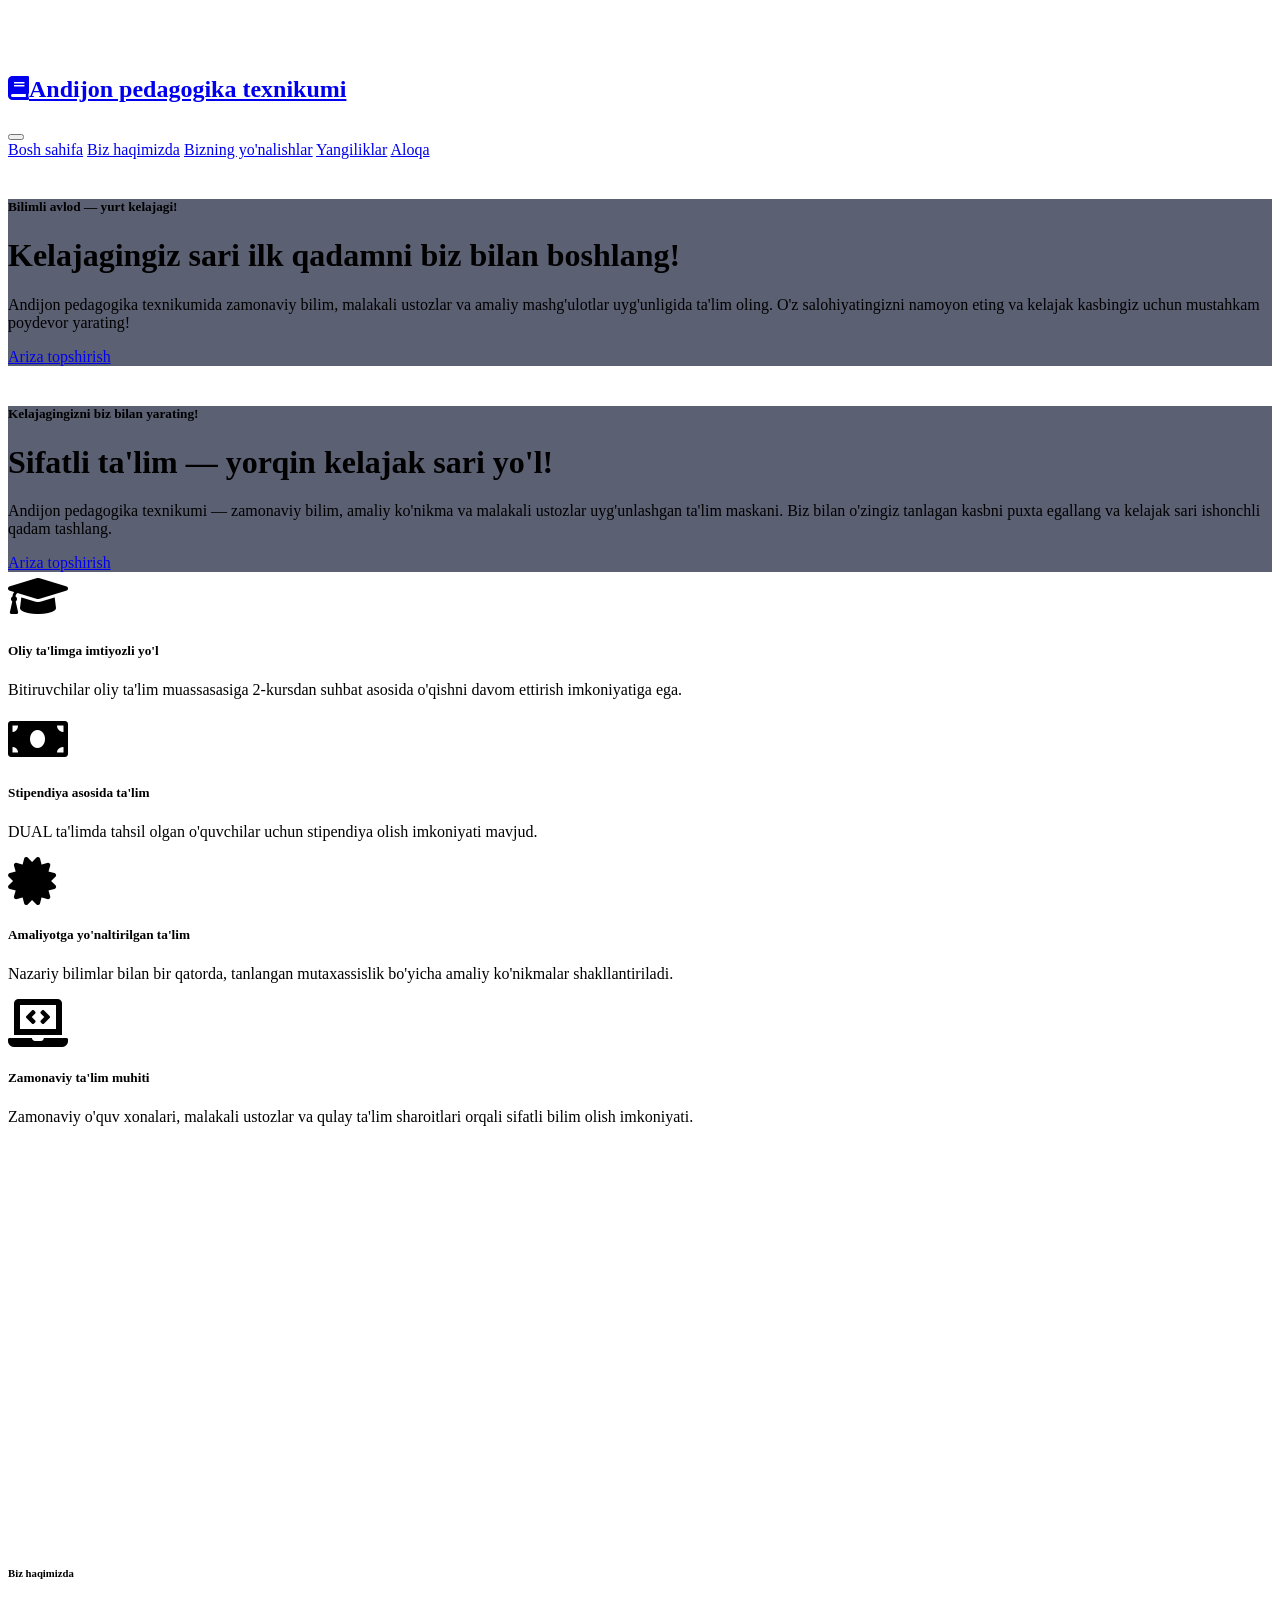
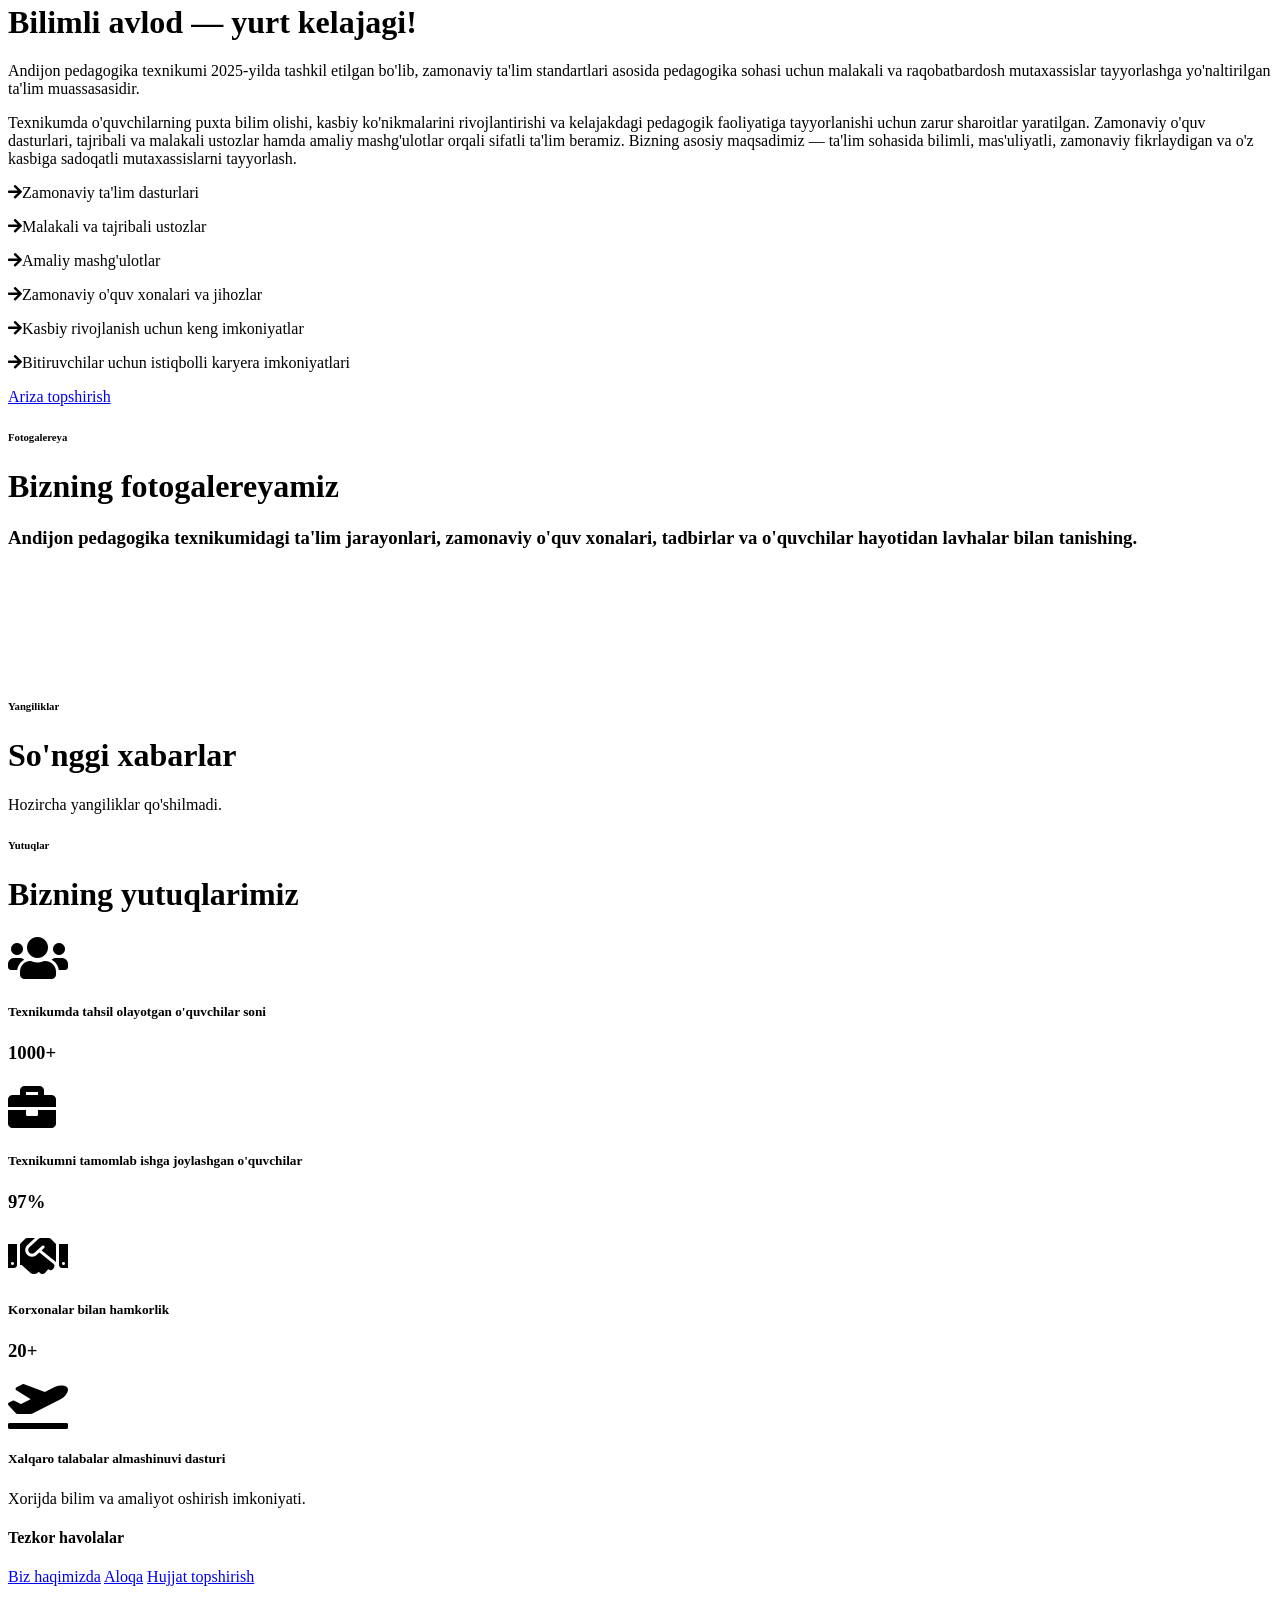
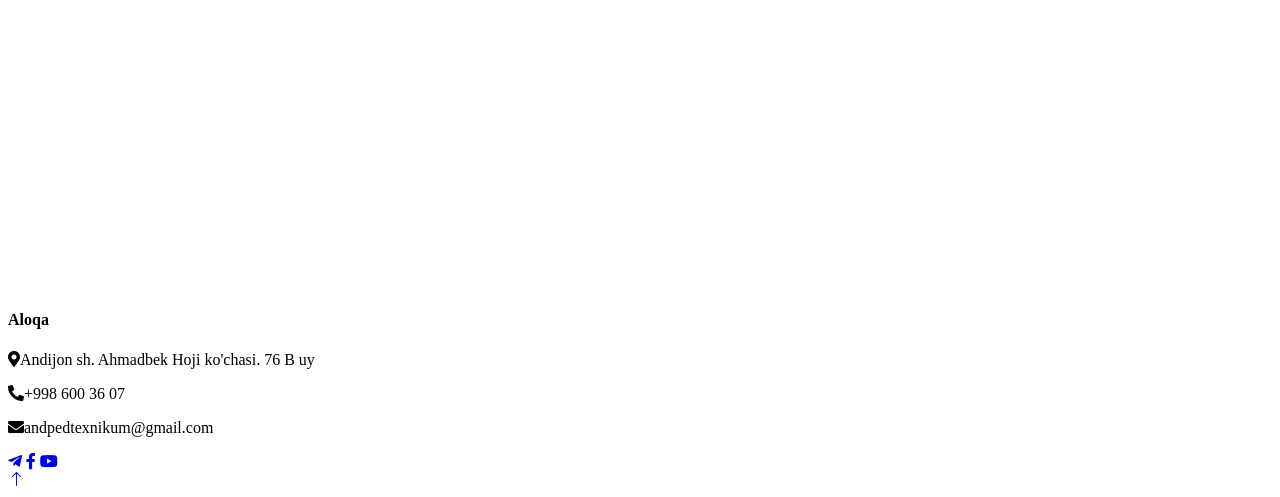
==== index.html @ 5ac5e997 "Add files via upload" ====
<!DOCTYPE html>
<html lang="en">
  <head>
    <meta charset="utf-8" />
    <title>Andijon pedagogika texnikumi</title>
    <meta content="width=device-width, initial-scale=1.0" name="viewport" />
    <meta content="" name="keywords" />
    <meta content="" name="description" />

    <!-- Favicon -->
    <link href="img/favicon.ico" rel="icon" />

    <!-- Google Web Fonts -->
    <link rel="preconnect" href="https://fonts.googleapis.com" />
    <link rel="preconnect" href="https://fonts.gstatic.com" crossorigin />
    <link
      href="https://fonts.googleapis.com/css2?family=Heebo:wght@400;500;600&family=Nunito:wght@600;700;800&display=swap"
      rel="stylesheet"
    />

    <!-- Icon Font Stylesheet -->
    <link
      href="https://cdnjs.cloudflare.com/ajax/libs/font-awesome/5.10.0/css/all.min.css"
      rel="stylesheet"
    />
    <link
      href="https://cdn.jsdelivr.net/npm/bootstrap-icons@1.4.1/font/bootstrap-icons.css"
      rel="stylesheet"
    />

    <!-- Libraries Stylesheet -->
    <link href="lib/animate/animate.min.css" rel="stylesheet" />
    <link href="lib/owlcarousel/assets/owl.carousel.min.css" rel="stylesheet" />

    <!-- Customized Bootstrap Stylesheet -->
    <link href="css/bootstrap.min.css" rel="stylesheet" />

    <!-- Template Stylesheet -->
    <link href="css/style.css" rel="stylesheet" />
  </head>

  <body>
    <!-- Spinner Start -->
    <div
      id="spinner"
      class="show bg-white position-fixed translate-middle w-100 vh-100 top-50 start-50 d-flex align-items-center justify-content-center"
    >
      <div
        class="spinner-border text-primary"
        style="width: 3rem; height: 3rem"
        role="status"
      >
        <span class="sr-only">Loading...</span>
      </div>
    </div>
    <!-- Spinner End -->

    <!-- Navbar Start -->
    <nav
      class="navbar navbar-expand-lg bg-white navbar-light shadow sticky-top p-0"
    >
      <a
        href="index.html"
        class="navbar-brand d-flex align-items-center px-4 px-lg-5"
      >
        <h2 class="m-0 text-primary">
          <i class="fa fa-book me-3"></i>Andijon pedagogika texnikumi
        </h2>
      </a>
      <button
        type="button"
        class="navbar-toggler me-4"
        data-bs-toggle="collapse"
        data-bs-target="#navbarCollapse"
      >
        <span class="navbar-toggler-icon"></span>
      </button>
      <div class="collapse navbar-collapse" id="navbarCollapse">
        <div class="navbar-nav ms-auto p-4 p-lg-0">
          <a href="index.html" class="nav-item nav-link active">Bosh sahifa</a>
          <a href="#biz_haqimizda" class="nav-item nav-link">Biz haqimizda</a>
          <a href="courses.html" class="nav-item nav-link"
            >Bizning yo'nalishlar</a
          >
          <a href="news.html" class="nav-item nav-link">Yangiliklar</a>
          <a href="#idaloqa" class="nav-item nav-link">Aloqa</a>
        </div>
      </div>
    </nav>
    <!-- Navbar End -->

    <!-- Carousel TAYYOR -->
    <div class="container-fluid p-0 mb-5">
      <div class="owl-carousel header-carousel position-relative">
        <div class="owl-carousel-item position-relative">
          <img class="img-fluid" src="img/carousel-1.jfif" alt="" />
          <div
            class="position-absolute top-0 start-0 w-100 h-100 d-flex align-items-center"
            style="background: rgba(24, 29, 56, 0.7)"
          >
            <div class="container">
              <div class="row justify-content-start">
                <div class="col-sm-10 col-lg-8">
                  <h5
                    class="text-primary text-uppercase mb-3 animated slideInDown"
                  >
                    Bilimli avlod — yurt kelajagi!
                  </h5>
                  <h1 class="display-3 text-white animated slideInDown">
                    Kelajagingiz sari ilk qadamni biz bilan boshlang!
                  </h1>
                  <p class="fs-5 text-white mb-4 pb-2">
                    Andijon pedagogika texnikumida zamonaviy bilim, malakali
                    ustozlar va amaliy mashg'ulotlar uyg'unligida ta'lim oling.
                    O'z salohiyatingizni namoyon eting va kelajak kasbingiz
                    uchun mustahkam poydevor yarating!
                  </p>
                  <a
                    href="https://my.edu.uz"
                    class="btn btn-primary py-md-3 px-md-5 me-3 animated slideInLeft"
                    >Ariza topshirish</a
                  >
                </div>
              </div>
            </div>
          </div>
        </div>
        <div class="owl-carousel-item position-relative">
          <img class="img-fluid" src="img/carousel-2.jfif" alt="" />
          <div
            class="position-absolute top-0 start-0 w-100 h-100 d-flex align-items-center"
            style="background: rgba(24, 29, 56, 0.7)"
          >
            <div class="container">
              <div class="row justify-content-start">
                <div class="col-sm-10 col-lg-8">
                  <h5
                    class="text-primary text-uppercase mb-3 animated slideInDown"
                  >
                    Kelajagingizni biz bilan yarating!
                  </h5>
                  <h1 class="display-3 text-white animated slideInDown">
                    Sifatli ta'lim — yorqin kelajak sari yo'l!
                  </h1>
                  <p class="fs-5 text-white mb-4 pb-2">
                    Andijon pedagogika texnikumi — zamonaviy bilim, amaliy
                    ko'nikma va malakali ustozlar uyg'unlashgan ta'lim maskani.
                    Biz bilan o'zingiz tanlagan kasbni puxta egallang va kelajak
                    sari ishonchli qadam tashlang.
                  </p>
                  <a
                    href="https://my.edu.uz"
                    class="btn btn-primary py-md-3 px-md-5 me-3 animated slideInLeft"
                    >Ariza topshirish</a
                  >
                </div>
              </div>
            </div>
          </div>
        </div>
      </div>
    </div>
    <!-- Carousel End -->

    <!-- TA'LIMNING YUTUQLARI -->
    <div class="container-xxl py-5">
      <div class="container">
        <div class="row g-4">
          <div class="col-lg-3 col-sm-6 wow fadeInUp" data-wow-delay="0.1s">
            <div class="service-item text-center pt-3">
              <div class="p-4">
                <i class="fa fa-3x fa-graduation-cap text-primary mb-4"></i>
                <h5 class="mb-3">Oliy ta'limga imtiyozli yo'l</h5>
                <p>
                  Bitiruvchilar oliy ta'lim muassasasiga 2-kursdan suhbat
                  asosida o'qishni davom ettirish imkoniyatiga ega.
                </p>
              </div>
            </div>
          </div>
          <div class="col-lg-3 col-sm-6 wow fadeInUp" data-wow-delay="0.3s">
            <div class="service-item text-center pt-3">
              <div class="p-4">
                <i class="fa fa-3x fa-money-bill text-primary mb-4"></i>
                <h5 class="mb-3">Stipendiya asosida ta'lim</h5>
                <p>
                  DUAL ta'limda tahsil olgan o'quvchilar uchun stipendiya olish
                  imkoniyati mavjud.
                </p>
              </div>
            </div>
          </div>
          <div class="col-lg-3 col-sm-6 wow fadeInUp" data-wow-delay="0.5s">
            <div class="service-item text-center pt-3">
              <div class="p-4">
                <i class="fa fa-3x fa-certificate text-primary mb-4"></i>
                <h5 class="mb-3">Amaliyotga yo'naltirilgan ta'lim</h5>
                <p>
                  Nazariy bilimlar bilan bir qatorda, tanlangan mutaxassislik
                  bo'yicha amaliy ko'nikmalar shakllantiriladi.
                </p>
              </div>
            </div>
          </div>
          <div class="col-lg-3 col-sm-6 wow fadeInUp" data-wow-delay="0.7s">
            <div class="service-item text-center pt-3">
              <div class="p-4">
                <i class="fa fa-3x fa-laptop-code text-primary mb-4"></i>
                <h5 class="mb-3">Zamonaviy ta'lim muhiti</h5>
                <p>
                  Zamonaviy o'quv xonalari, malakali ustozlar va qulay ta'lim
                  sharoitlari orqali sifatli bilim olish imkoniyati.
                </p>
              </div>
            </div>
          </div>
        </div>
      </div>
    </div>
    <!-- Service End -->

    <!-- BIZ HAQIMIZDA -->
    <div id="biz_haqimizda" class="container-xxl py-5">
      <div class="container">
        <div class="row g-5">
          <div
            class="col-lg-6 wow fadeInUp"
            data-wow-delay="0.1s"
            style="min-height: 400px"
          >
            <div class="position-relative h-100">
              <img
                class="img-fluid position-absolute w-100 h-100"
                src="img/about.jpg"
                alt=""
                style="object-fit: cover"
              />
            </div>
          </div>
          <div class="col-lg-6 wow fadeInUp" data-wow-delay="0.3s">
            <h6 class="section-title bg-white text-start text-primary pe-3">
              Biz haqimizda
            </h6>
            <h1 class="mb-4">Bilimli avlod — yurt kelajagi!</h1>
            <p class="mb-4">
              Andijon pedagogika texnikumi 2025-yilda tashkil etilgan bo'lib,
              zamonaviy ta'lim standartlari asosida pedagogika sohasi uchun
              malakali va raqobatbardosh mutaxassislar tayyorlashga
              yo'naltirilgan ta'lim muassasasidir.
            </p>
            <p class="mb-4">
              Texnikumda o'quvchilarning puxta bilim olishi, kasbiy
              ko'nikmalarini rivojlantirishi va kelajakdagi pedagogik
              faoliyatiga tayyorlanishi uchun zarur sharoitlar yaratilgan.
              Zamonaviy o'quv dasturlari, tajribali va malakali ustozlar hamda
              amaliy mashg'ulotlar orqali sifatli ta'lim beramiz. Bizning asosiy
              maqsadimiz — ta'lim sohasida bilimli, mas'uliyatli, zamonaviy
              fikrlaydigan va o'z kasbiga sadoqatli mutaxassislarni tayyorlash.
            </p>
            <div class="row gy-2 gx-4 mb-4">
              <div class="col-sm-6">
                <p class="mb-0">
                  <i class="fa fa-arrow-right text-primary me-2"></i>Zamonaviy
                  ta'lim dasturlari
                </p>
              </div>
              <div class="col-sm-6">
                <p class="mb-0">
                  <i class="fa fa-arrow-right text-primary me-2"></i>Malakali va
                  tajribali ustozlar
                </p>
              </div>
              <div class="col-sm-6">
                <p class="mb-0">
                  <i class="fa fa-arrow-right text-primary me-2"></i>Amaliy
                  mashg'ulotlar
                </p>
              </div>
              <div class="col-sm-6">
                <p class="mb-0">
                  <i class="fa fa-arrow-right text-primary me-2"></i>Zamonaviy
                  o'quv xonalari va jihozlar
                </p>
              </div>
              <div class="col-sm-6">
                <p class="mb-0">
                  <i class="fa fa-arrow-right text-primary me-2"></i>Kasbiy
                  rivojlanish uchun keng imkoniyatlar
                </p>
              </div>
              <div class="col-sm-6">
                <p class="mb-0">
                  <i class="fa fa-arrow-right text-primary me-2"></i
                  >Bitiruvchilar uchun istiqbolli karyera imkoniyatlari
                </p>
              </div>
            </div>
            <a class="btn btn-primary py-3 px-5 mt-2" href="https://my.edu.uz"
              >Ariza topshirish</a
            >
          </div>
        </div>
      </div>
    </div>
    <!-- About End -->

    <!-- FOTOGALEREYA start -->
    <div class="container-xxl py-5">
      <div class="container">
        <div class="text-center wow fadeInUp" data-wow-delay="0.1s">
          <h6 class="section-title bg-white text-center text-primary px-3">
            Fotogalereya
          </h6>
          <h1 class="mb-5">Bizning fotogalereyamiz</h1>
          <h3 class="mb-5">
            Andijon pedagogika texnikumidagi ta'lim jarayonlari, zamonaviy o'quv
            xonalari, tadbirlar va o'quvchilar hayotidan lavhalar bilan
            tanishing.
          </h3>
        </div>
        <div class="row g-4 justify-content-center">
          <div class="col-lg-4 col-md-6 wow fadeInUp" data-wow-delay="0.1s">
            <div class="course-item bg-light">
              <div class="position-relative overflow-hidden">
                <img class="img-fluid" src="img/course-1.jpg" alt="" />
              </div>
            </div>
          </div>
          <div class="col-lg-4 col-md-6 wow fadeInUp" data-wow-delay="0.3s">
            <div class="course-item bg-light">
              <div class="position-relative overflow-hidden">
                <img class="img-fluid" src="img/course-2.jpg" alt="" />
              </div>
            </div>
          </div>
          <div class="col-lg-4 col-md-6 wow fadeInUp" data-wow-delay="0.5s">
            <div class="course-item bg-light">
              <div class="position-relative overflow-hidden">
                <img class="img-fluid" src="img/course-3.jpg" alt="" />
              </div>
            </div>
          </div>
        </div>
        <div class="row g-4 justify-content-center mt-2">
          <div class="col-lg-4 col-md-6 wow fadeInUp" data-wow-delay="0.1s">
            <div class="course-item bg-light">
              <div class="position-relative overflow-hidden">
                <img class="img-fluid" src="img/course-4.jpg" alt="" />
              </div>
            </div>
          </div>
          <div class="col-lg-4 col-md-6 wow fadeInUp" data-wow-delay="0.3s">
            <div class="course-item bg-light">
              <div class="position-relative overflow-hidden">
                <img class="img-fluid" src="img/course-5.jpg" alt="" />
              </div>
            </div>
          </div>
          <div class="col-lg-4 col-md-6 wow fadeInUp" data-wow-delay="0.5s">
            <div class="course-item bg-light">
              <div class="position-relative overflow-hidden">
                <img class="img-fluid" src="img/course-6.jpg" alt="" />
              </div>
            </div>
          </div>
        </div>
      </div>
    </div>
    <!-- FOTOGALEREYA end -->

<!-- Oxirgi yangiliklar bloki -->
<div class="container-xxl py-5">
    <div class="container">
        <div class="text-center wow fadeInUp">
            <h6 class="section-title bg-white text-center text-primary px-3">Yangiliklar</h6>
            <h1 class="mb-5">So'nggi xabarlar</h1>
        </div>
        <div id="home-news-preview" class="row g-4"></div>
    </div>
</div>

<script>
    // Bosh sahifada oxirgi 3 ta yangilikni ko'rsatish
    (function() {
        var raw = localStorage.getItem("admpanel_news");
        var list = raw ? JSON.parse(raw) : [];
        var container = document.getElementById("home-news-preview");
        if (!container) return;

        if(list.length === 0) {
            container.innerHTML = "<p class='text-center'>Hozircha yangiliklar qo'shilmadi.</p>";
            return;
        }

        var html = "";
        list.slice(-3).reverse().forEach(function(item) {
            html += '<div class="col-lg-4 col-md-6"><div class="course-item bg-light h-100 p-4">' +
                    '<h5>' + item.title + '</h5>' +
                    '<p>' + item.text.substring(0, 100) + '...</p>' +
                    '<a href="news.html" class="btn btn-sm btn-primary">Batafsil</a>' +
                    '</div></div>';
        });
        container.innerHTML = html;
    })();
</script>

    <!-- YUTUQLAR START -->
    <div class="container-xxl py-5">
      <div class="container">
        <div class="text-center wow fadeInUp" data-wow-delay="0.1s">
          <h6 class="section-title bg-white text-center text-primary px-3">
            Yutuqlar
          </h6>
          <h1 class="mb-5">Bizning yutuqlarimiz</h1>
        </div>
        <div class="row g-4">
          <div class="col-lg-3 col-sm-6 wow fadeInUp" data-wow-delay="0.1s">
            <div class="service-item text-center pt-3">
              <div class="p-4">
                <i class="fa fa-3x fa-users text-primary mb-4"></i>
                <h5 class="mb-3">
                  Texnikumda tahsil olayotgan o'quvchilar soni
                </h5>
                <h3 class="section-title text-center text-primary px-3">
                  1000+
                </h3>
              </div>
            </div>
          </div>
          <div class="col-lg-3 col-sm-6 wow fadeInUp" data-wow-delay="0.3s">
            <div class="service-item text-center pt-3">
              <div class="p-4">
                <i class="fa fa-3x fa-briefcase text-primary mb-4"></i>
                <h5 class="mb-3">
                  Texnikumni tamomlab ishga joylashgan o'quvchilar
                </h5>
                <h3 class="section-title text-center text-primary px-3">
                  97%
                </h3>
              </div>
            </div>
          </div>
          <div class="col-lg-3 col-sm-6 wow fadeInUp" data-wow-delay="0.5s">
            <div class="service-item text-center pt-3">
              <div class="p-4">
                <i class="fa fa-3x fa-handshake text-primary mb-4"></i>
                <h5 class="mb-3">Korxonalar bilan hamkorlik</h5>
                <h3 class="section-title text-center text-primary px-3">
                  20+
                </h3>
              </div>
            </div>
          </div>
          <div class="col-lg-3 col-sm-6 wow fadeInUp" data-wow-delay="0.7s">
            <div class="service-item text-center pt-3">
              <div class="p-4">
                <i class="fa fa-3x fa-plane-departure text-primary mb-4"></i>
                <h5 class="mb-3">Xalqaro talabalar almashinuvi dasturi</h5>
                <p>Xorijda bilim va amaliyot oshirish imkoniyati.</p>
              </div>
            </div>
          </div>
        </div>
      </div>
    </div>
    <!-- YUTUQLAR END -->

    <!-- Footer Start -->
    <div
      class="container-fluid bg-dark text-light footer pt-5 mt-5 wow fadeIn"
      data-wow-delay="0.1s"
    >
      <div class="container py-5">
        <div class="row g-5">
          <!-- TEZKOR LINKLAR START -->
          <div class="col-lg-3 col-md-6">
            <h4 class="text-white mb-3">Tezkor havolalar</h4>
            <a class="btn btn-link" href="#biz_haqimizda">Biz haqimizda</a>
            <a class="btn btn-link" href="#idaloqa">Aloqa</a>
            <a class="btn btn-link" href="https://my.edu.uz">Hujjat topshirish</a>
          </div>
          <!-- TEZKOR LINKLAR END -->

          <!-- XARITA START -->
          <div class="col-lg-4 col-md-6 wow fadeInUp" data-wow-delay="0.3s">
            <iframe
              class="position-relative rounded w-100 h-100"
              src="https://www.google.com/maps/embed?pb=!1m18!1m12!1m3!1d930.0008631427462!2d72.3576291606994!3d40.787391494200435!2m3!1f0!2f0!3f0!3m2!1i1024!2i768!4f13.1!3m3!1m2!1s0x38bcedb6750540e7%3A0x73bc539957035bf!2sAndijon%20shahar%20pedagogika%20kolleji!5e1!3m2!1suz!2s!4v1787655952260!5m2!1suz!2s"
              frameborder="0"
              style="min-height: 300px; border: 0"
              allowfullscreen=""
              loading="lazy"
              referrerpolicy="strict-origin-when-cross-origin"
            ></iframe>
          </div>

          <!-- ALOQA BO'LIMI START -->
          <div id="idaloqa" class="col-lg-4 col-md-6 offset-lg-1">
            <h4 class="text-white mb-3">Aloqa</h4>
            <p class="mb-2">
              <i class="fa fa-map-marker-alt me-3"></i>Andijon sh. Ahmadbek Hoji
              ko'chasi. 76 B uy
            </p>
            <p class="mb-2">
              <i class="fa fa-phone-alt me-3"></i>+998 600 36 07
            </p>
            <p class="mb-2">
              <i class="fa fa-envelope me-3"></i>andpedtexnikum@gmail.com
            </p>
            <div class="d-flex pt-2">
              <a
                class="btn btn-outline-light btn-social"
                href="https://t.me/Andpedtex"
                ><i class="fab fa-telegram-plane"></i
              ></a>
              <a
                class="btn btn-outline-light btn-social"
                href="https://www.facebook.com/share/g/1Cm1minw6X/?mibextid=wwXIfr"
                ><i class="fab fa-facebook-f"></i
              ></a>
              <a
                class="btn btn-outline-light btn-social"
                href="https://youtube.com/@andpedtexnikumi?si=p4QoUgDoadQlDI7l"
                ><i class="fab fa-youtube"></i
              ></a>
            </div>
          </div>
          <!-- ALOQA BO'LIMI END -->
        </div>
      </div>
    </div>
    <!-- Footer End -->

    <!-- Back to Top -->
    <a href="#" class="btn btn-lg btn-primary btn-lg-square back-to-top"
      ><i class="bi bi-arrow-up"></i
    ></a>

    <!-- JavaScript Libraries -->
    <script src="https://code.jquery.com/jquery-3.4.1.min.js"></script>
    <script src="https://cdn.jsdelivr.net/npm/bootstrap@5.0.0/dist/js/bootstrap.bundle.min.js"></script>
    <script src="lib/wow/wow.min.js"></script>
    <script src="lib/easing/easing.min.js"></script>
    <script src="lib/waypoints/waypoints.min.js"></script>
    <script src="lib/owlcarousel/owl.carousel.min.js"></script>

    <!-- Sayt Javascript -->
    <script src="js/main.js"></script>
  </body>
</html>
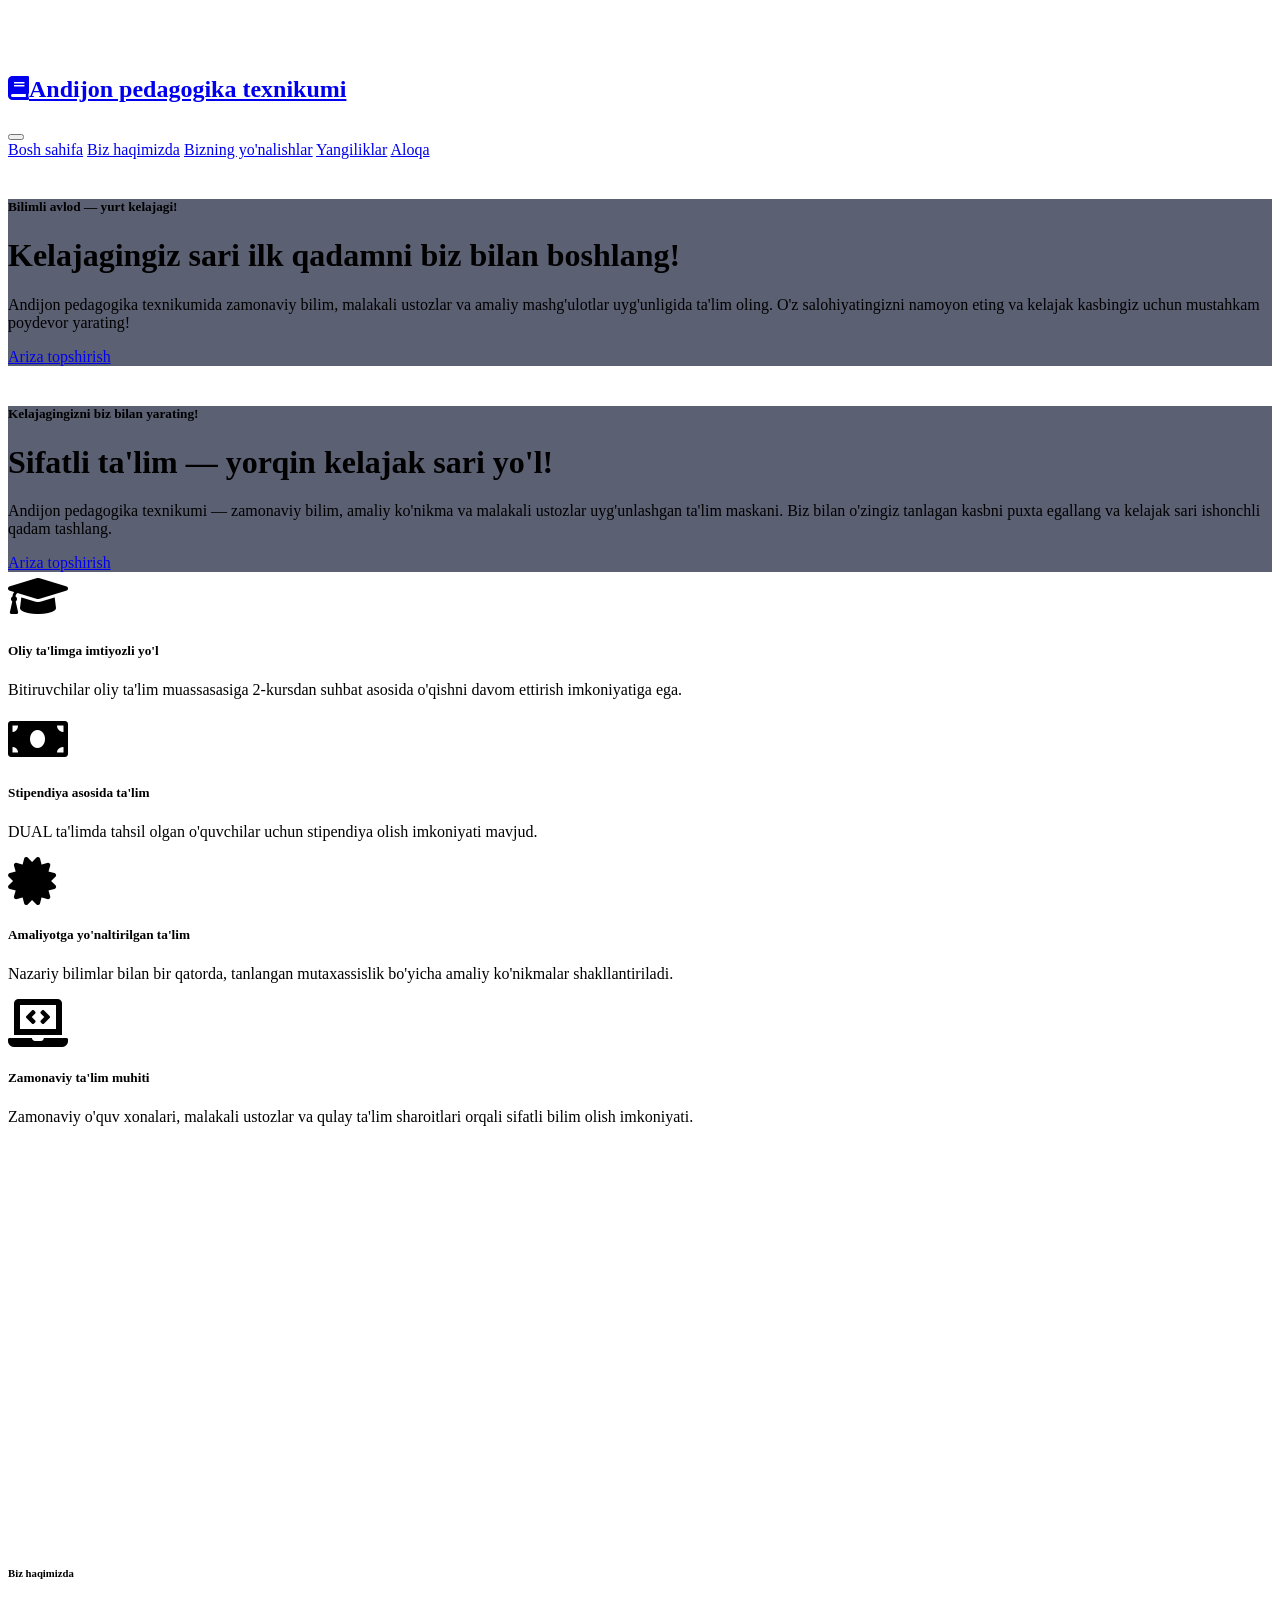
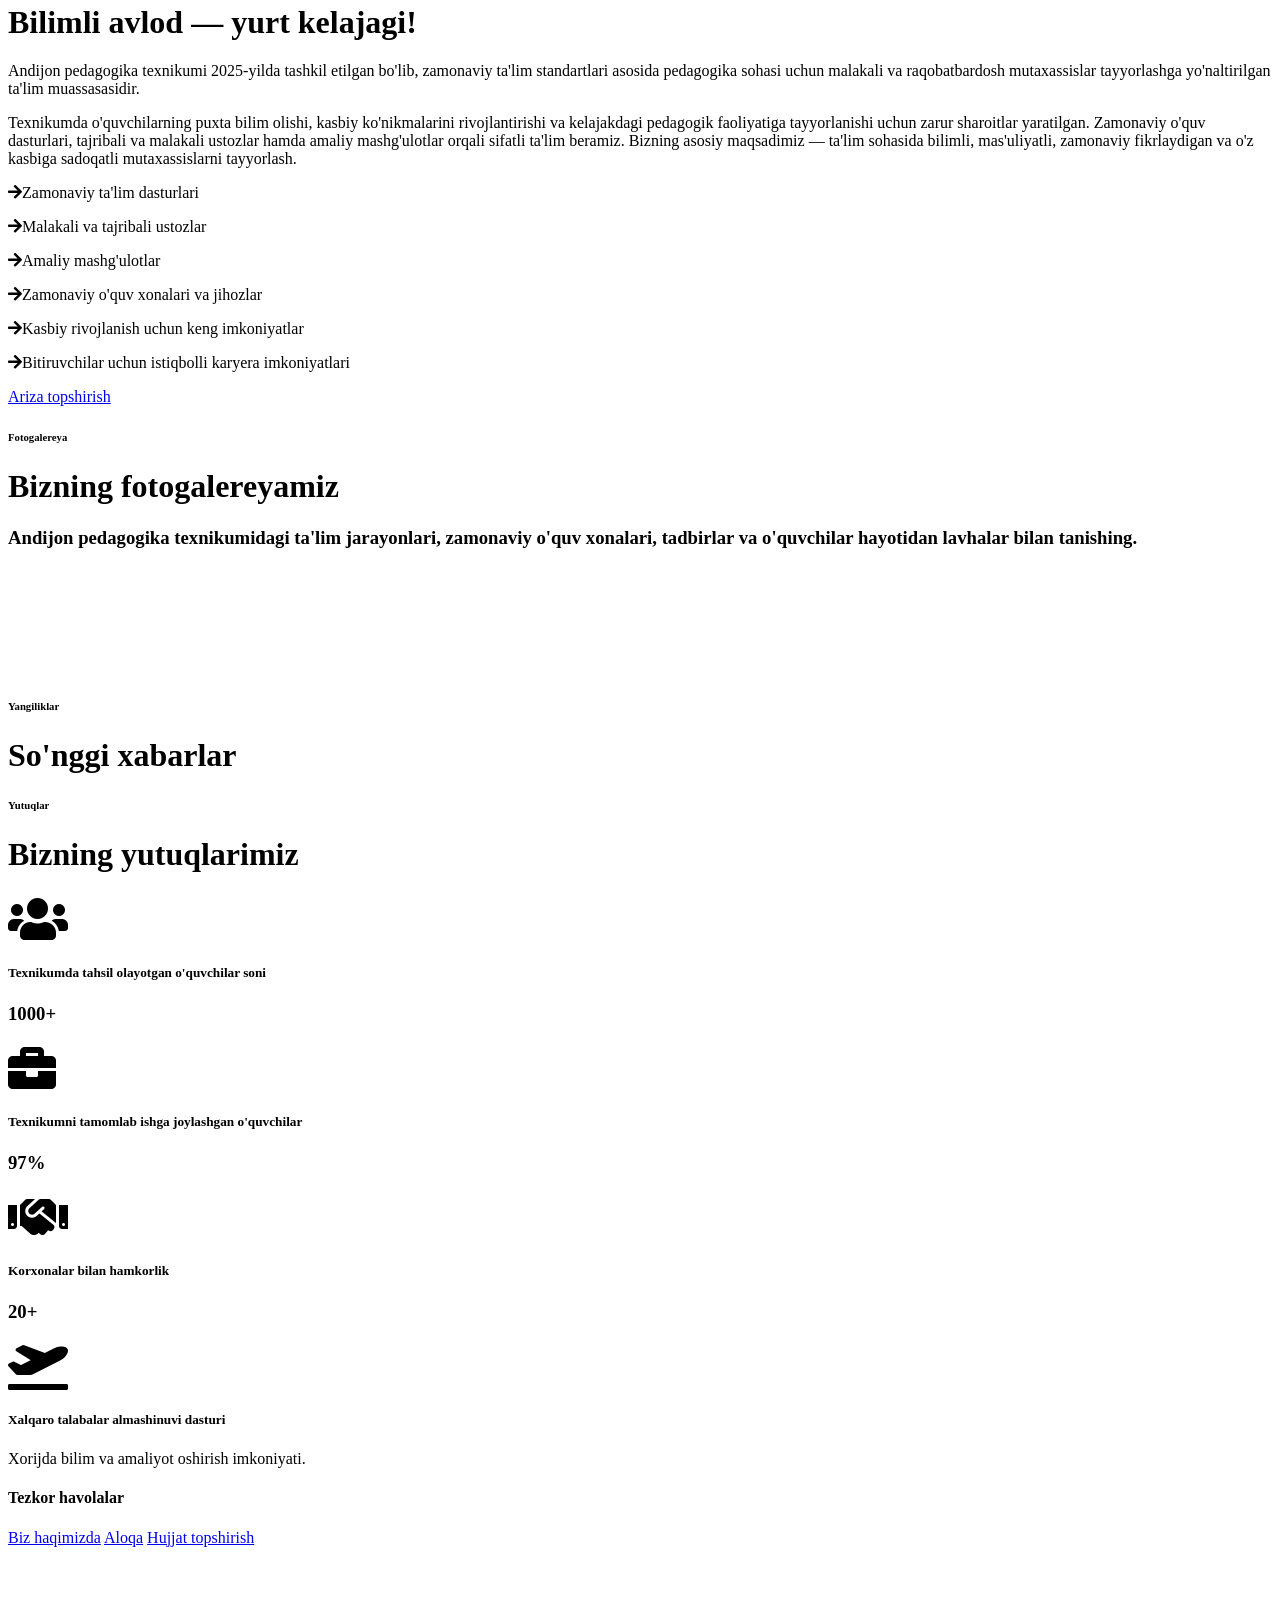
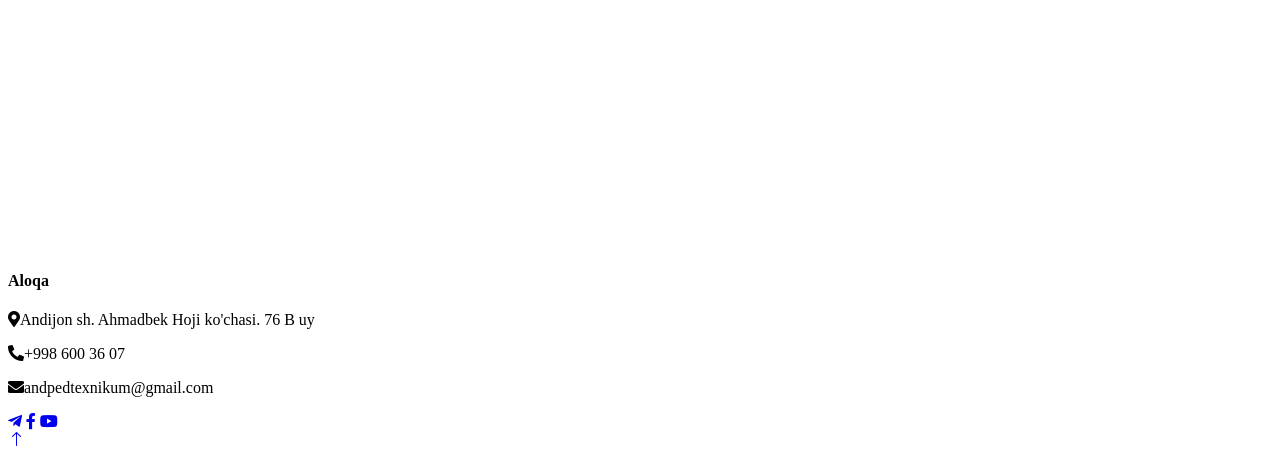
==== commit e01eb540: "index.html" ====
--- a/index.html
+++ b/index.html
@@ -1,5 +1,5 @@
 <!DOCTYPE html>
-<html lang="en">
+<html lang="uz">
   <head>
     <meta charset="utf-8" />
     <title>Andijon pedagogika texnikumi</title>
@@ -8,7 +8,7 @@
     <meta content="" name="description" />
 
     <!-- Favicon -->
-    <link href="img/favicon.ico" rel="icon" />
+    <link href="./img/favicon.ico" rel="icon" />
 
     <!-- Google Web Fonts -->
     <link rel="preconnect" href="https://fonts.googleapis.com" />
@@ -29,14 +29,14 @@
     />
 
     <!-- Libraries Stylesheet -->
-    <link href="lib/animate/animate.min.css" rel="stylesheet" />
-    <link href="lib/owlcarousel/assets/owl.carousel.min.css" rel="stylesheet" />
+    <link href="./lib/animate/animate.min.css" rel="stylesheet" />
+    <link href="./lib/owlcarousel/assets/owl.carousel.min.css" rel="stylesheet" />
 
     <!-- Customized Bootstrap Stylesheet -->
-    <link href="css/bootstrap.min.css" rel="stylesheet" />
+    <link href="./css/bootstrap.min.css" rel="stylesheet" />
 
     <!-- Template Stylesheet -->
-    <link href="css/style.css" rel="stylesheet" />
+    <link href="./css/style.css" rel="stylesheet" />
   </head>
 
   <body>
@@ -79,9 +79,7 @@
         <div class="navbar-nav ms-auto p-4 p-lg-0">
           <a href="index.html" class="nav-item nav-link active">Bosh sahifa</a>
           <a href="#biz_haqimizda" class="nav-item nav-link">Biz haqimizda</a>
-          <a href="courses.html" class="nav-item nav-link"
-            >Bizning yo'nalishlar</a
-          >
+          <a href="courses.html" class="nav-item nav-link">Bizning yo'nalishlar</a>
           <a href="news.html" class="nav-item nav-link">Yangiliklar</a>
           <a href="#idaloqa" class="nav-item nav-link">Aloqa</a>
         </div>
@@ -93,7 +91,7 @@
     <div class="container-fluid p-0 mb-5">
       <div class="owl-carousel header-carousel position-relative">
         <div class="owl-carousel-item position-relative">
-          <img class="img-fluid" src="img/carousel-1.jfif" alt="" />
+          <img class="img-fluid" src="./img/carousel-1.jfif" alt="" />
           <div
             class="position-absolute top-0 start-0 w-100 h-100 d-flex align-items-center"
             style="background: rgba(24, 29, 56, 0.7)"
@@ -126,7 +124,7 @@
           </div>
         </div>
         <div class="owl-carousel-item position-relative">
-          <img class="img-fluid" src="img/carousel-2.jfif" alt="" />
+          <img class="img-fluid" src="./img/carousel-2.jfif" alt="" />
           <div
             class="position-absolute top-0 start-0 w-100 h-100 d-flex align-items-center"
             style="background: rgba(24, 29, 56, 0.7)"
@@ -231,7 +229,7 @@
             <div class="position-relative h-100">
               <img
                 class="img-fluid position-absolute w-100 h-100"
-                src="img/about.jpg"
+                src="./img/about.jpg"
                 alt=""
                 style="object-fit: cover"
               />
@@ -290,8 +288,8 @@
               </div>
               <div class="col-sm-6">
                 <p class="mb-0">
-                  <i class="fa fa-arrow-right text-primary me-2"></i
-                  >Bitiruvchilar uchun istiqbolli karyera imkoniyatlari
+                  <i class="fa fa-arrow-right text-primary me-2"></i>Bitiruvchilar
+                  uchun istiqbolli karyera imkoniyatlari
                 </p>
               </div>
             </div>
@@ -322,21 +320,21 @@
           <div class="col-lg-4 col-md-6 wow fadeInUp" data-wow-delay="0.1s">
             <div class="course-item bg-light">
               <div class="position-relative overflow-hidden">
-                <img class="img-fluid" src="img/course-1.jpg" alt="" />
+                <img class="img-fluid" src="./img/course-1.jpg" alt="" />
               </div>
             </div>
           </div>
           <div class="col-lg-4 col-md-6 wow fadeInUp" data-wow-delay="0.3s">
             <div class="course-item bg-light">
               <div class="position-relative overflow-hidden">
-                <img class="img-fluid" src="img/course-2.jpg" alt="" />
+                <img class="img-fluid" src="./img/course-2.jpg" alt="" />
               </div>
             </div>
           </div>
           <div class="col-lg-4 col-md-6 wow fadeInUp" data-wow-delay="0.5s">
             <div class="course-item bg-light">
               <div class="position-relative overflow-hidden">
-                <img class="img-fluid" src="img/course-3.jpg" alt="" />
+                <img class="img-fluid" src="./img/course-3.jpg" alt="" />
               </div>
             </div>
           </div>
@@ -345,21 +343,21 @@
           <div class="col-lg-4 col-md-6 wow fadeInUp" data-wow-delay="0.1s">
             <div class="course-item bg-light">
               <div class="position-relative overflow-hidden">
-                <img class="img-fluid" src="img/course-4.jpg" alt="" />
+                <img class="img-fluid" src="./img/course-4.jpg" alt="" />
               </div>
             </div>
           </div>
           <div class="col-lg-4 col-md-6 wow fadeInUp" data-wow-delay="0.3s">
             <div class="course-item bg-light">
               <div class="position-relative overflow-hidden">
-                <img class="img-fluid" src="img/course-5.jpg" alt="" />
+                <img class="img-fluid" src="./img/course-5.jpg" alt="" />
               </div>
             </div>
           </div>
           <div class="col-lg-4 col-md-6 wow fadeInUp" data-wow-delay="0.5s">
             <div class="course-item bg-light">
               <div class="position-relative overflow-hidden">
-                <img class="img-fluid" src="img/course-6.jpg" alt="" />
+                <img class="img-fluid" src="./img/course-6.jpg" alt="" />
               </div>
             </div>
           </div>
@@ -368,41 +366,18 @@
     </div>
     <!-- FOTOGALEREYA end -->
 
-<!-- Oxirgi yangiliklar bloki -->
-<div class="container-xxl py-5">
-    <div class="container">
+    <!-- Oxirgi yangiliklar bloki -->
+    <div class="container-xxl py-5">
+      <div class="container">
         <div class="text-center wow fadeInUp">
-            <h6 class="section-title bg-white text-center text-primary px-3">Yangiliklar</h6>
-            <h1 class="mb-5">So'nggi xabarlar</h1>
+          <h6 class="section-title bg-white text-center text-primary px-3">
+            Yangiliklar
+          </h6>
+          <h1 class="mb-5">So'nggi xabarlar</h1>
         </div>
         <div id="home-news-preview" class="row g-4"></div>
-    </div>
-</div>
-
-<script>
-    // Bosh sahifada oxirgi 3 ta yangilikni ko'rsatish
-    (function() {
-        var raw = localStorage.getItem("admpanel_news");
-        var list = raw ? JSON.parse(raw) : [];
-        var container = document.getElementById("home-news-preview");
-        if (!container) return;
-
-        if(list.length === 0) {
-            container.innerHTML = "<p class='text-center'>Hozircha yangiliklar qo'shilmadi.</p>";
-            return;
-        }
-
-        var html = "";
-        list.slice(-3).reverse().forEach(function(item) {
-            html += '<div class="col-lg-4 col-md-6"><div class="course-item bg-light h-100 p-4">' +
-                    '<h5>' + item.title + '</h5>' +
-                    '<p>' + item.text.substring(0, 100) + '...</p>' +
-                    '<a href="news.html" class="btn btn-sm btn-primary">Batafsil</a>' +
-                    '</div></div>';
-        });
-        container.innerHTML = html;
-    })();
-</script>
+      </div>
+    </div>
 
     <!-- YUTUQLAR START -->
     <div class="container-xxl py-5">
@@ -539,12 +514,52 @@
     <!-- JavaScript Libraries -->
     <script src="https://code.jquery.com/jquery-3.4.1.min.js"></script>
     <script src="https://cdn.jsdelivr.net/npm/bootstrap@5.0.0/dist/js/bootstrap.bundle.min.js"></script>
-    <script src="lib/wow/wow.min.js"></script>
-    <script src="lib/easing/easing.min.js"></script>
-    <script src="lib/waypoints/waypoints.min.js"></script>
-    <script src="lib/owlcarousel/owl.carousel.min.js"></script>
-
-    <!-- Sayt Javascript -->
-    <script src="js/main.js"></script>
+    <script src="./lib/wow/wow.min.js"></script>
+    <script src="./lib/easing/easing.min.js"></script>
+    <script src="./lib/waypoints/waypoints.min.js"></script>
+    <script src="./lib/owlcarousel/owl.carousel.min.js"></script>
+    <script src="./js/site-config.js"></script>
+
+    <!-- Sayt Javascript & GitHub dan yangiliklarni yuklash -->
+    <script src="./js/main.js"></script>
+    <script>
+      (function () {
+        let container = document.getElementById("home-news-preview");
+        if (!container) return;
+
+        let url = `https://raw.githubusercontent.com/${SITE_CONFIG.GH_OWNER}/${SITE_CONFIG.GH_REPO}/${SITE_CONFIG.GH_BRANCH}/${SITE_CONFIG.NEWS_PATH}`;
+
+        fetch(url)
+          .then((res) => res.json())
+          .then((list) => {
+            if (!list || list.length === 0) {
+              container.innerHTML =
+                "<p class='text-center text-muted'>Hozircha yangiliklar qo'shilmadi.</p>";
+              return;
+            }
+
+            let html = "";
+            list.slice(-3).reverse().forEach((item) => {
+              html +=
+                '<div class="col-lg-4 col-md-6">' +
+                '<div class="course-item bg-light h-100 p-4">' +
+                '<h5 class="mb-3">' +
+                item.title +
+                "</h5>" +
+                "<p>" +
+                (item.text ? item.text.substring(0, 90) + "..." : "") +
+                "</p>" +
+                '<a href="news.html" class="btn btn-sm btn-primary">Batafsil</a>' +
+                "</div></div>";
+            });
+            container.innerHTML = html;
+          })
+          .catch((err) => {
+            console.error("Yangiliklarni yuklashda xatolik:", err);
+            container.innerHTML =
+              "<p class='text-center text-muted'>Yangiliklarni yuklab bo'lmadi.</p>";
+          });
+      })();
+    </script>
   </body>
-</html>+</html>
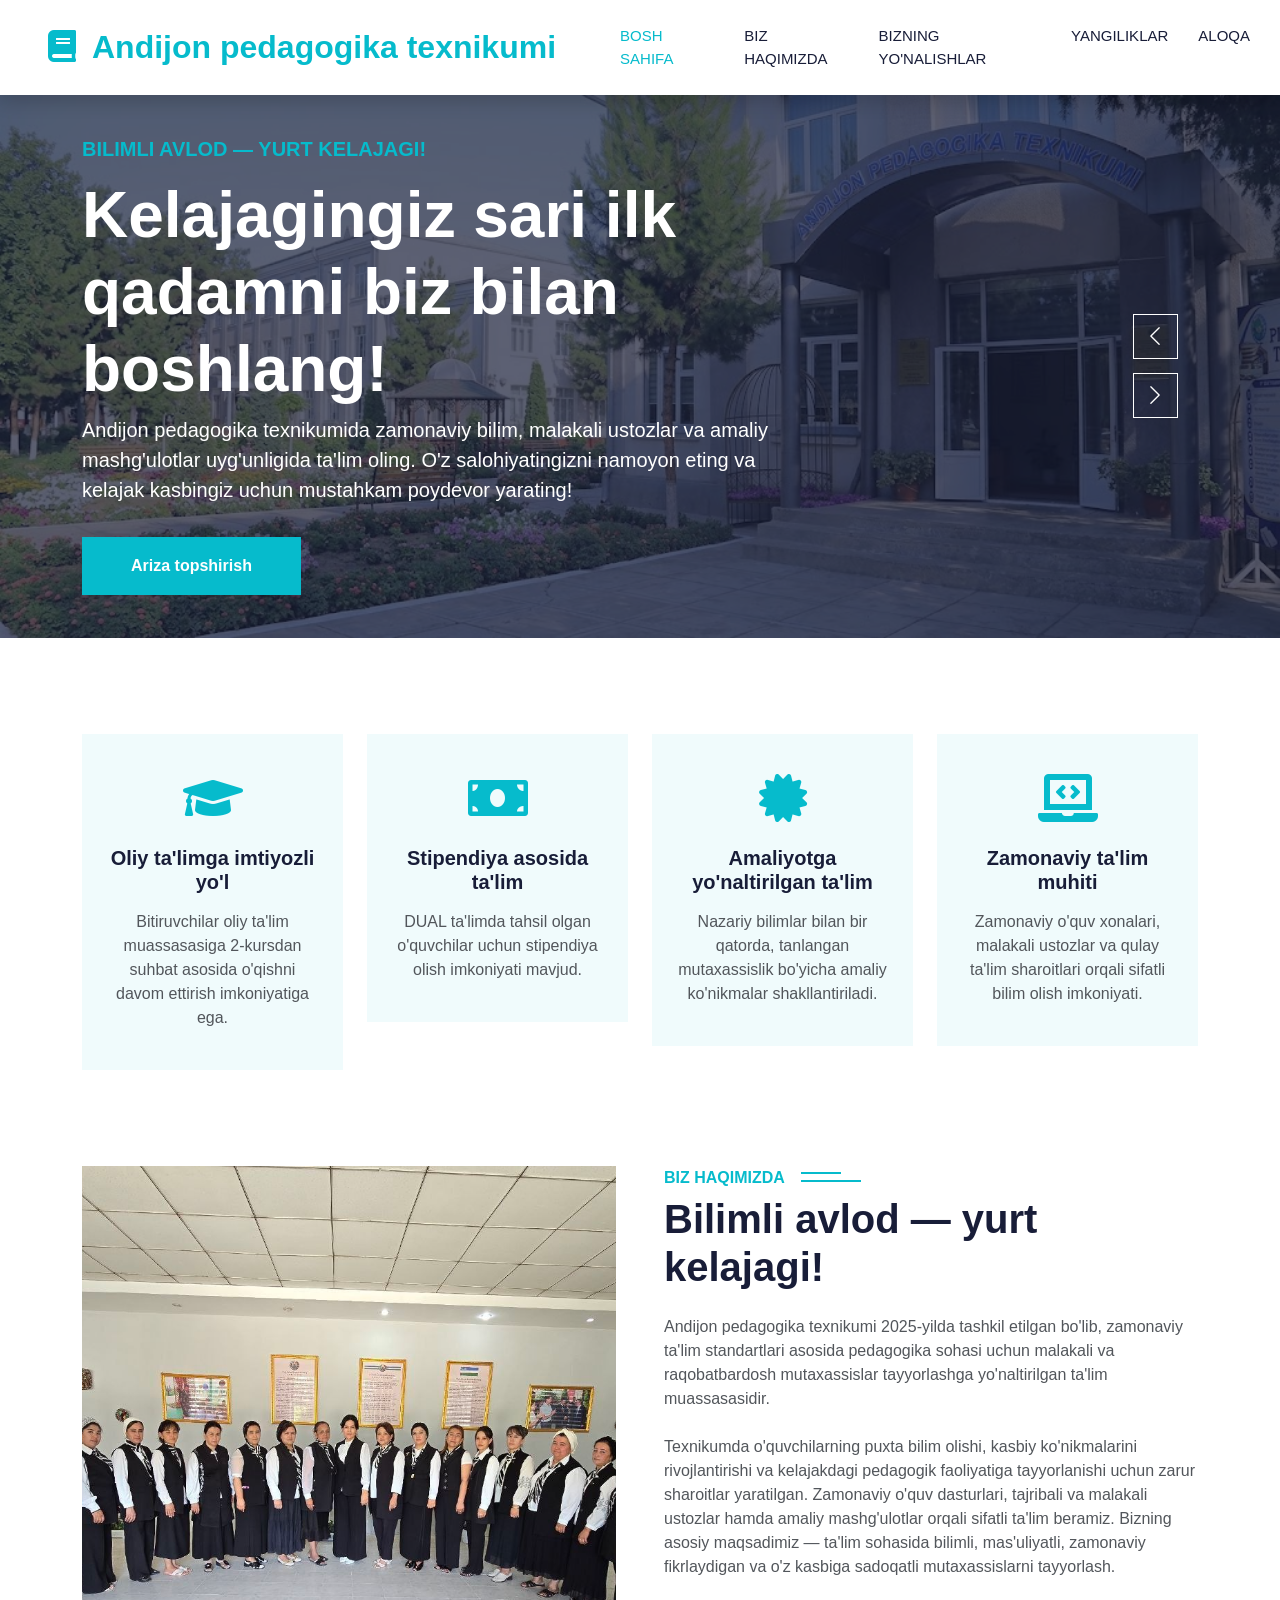
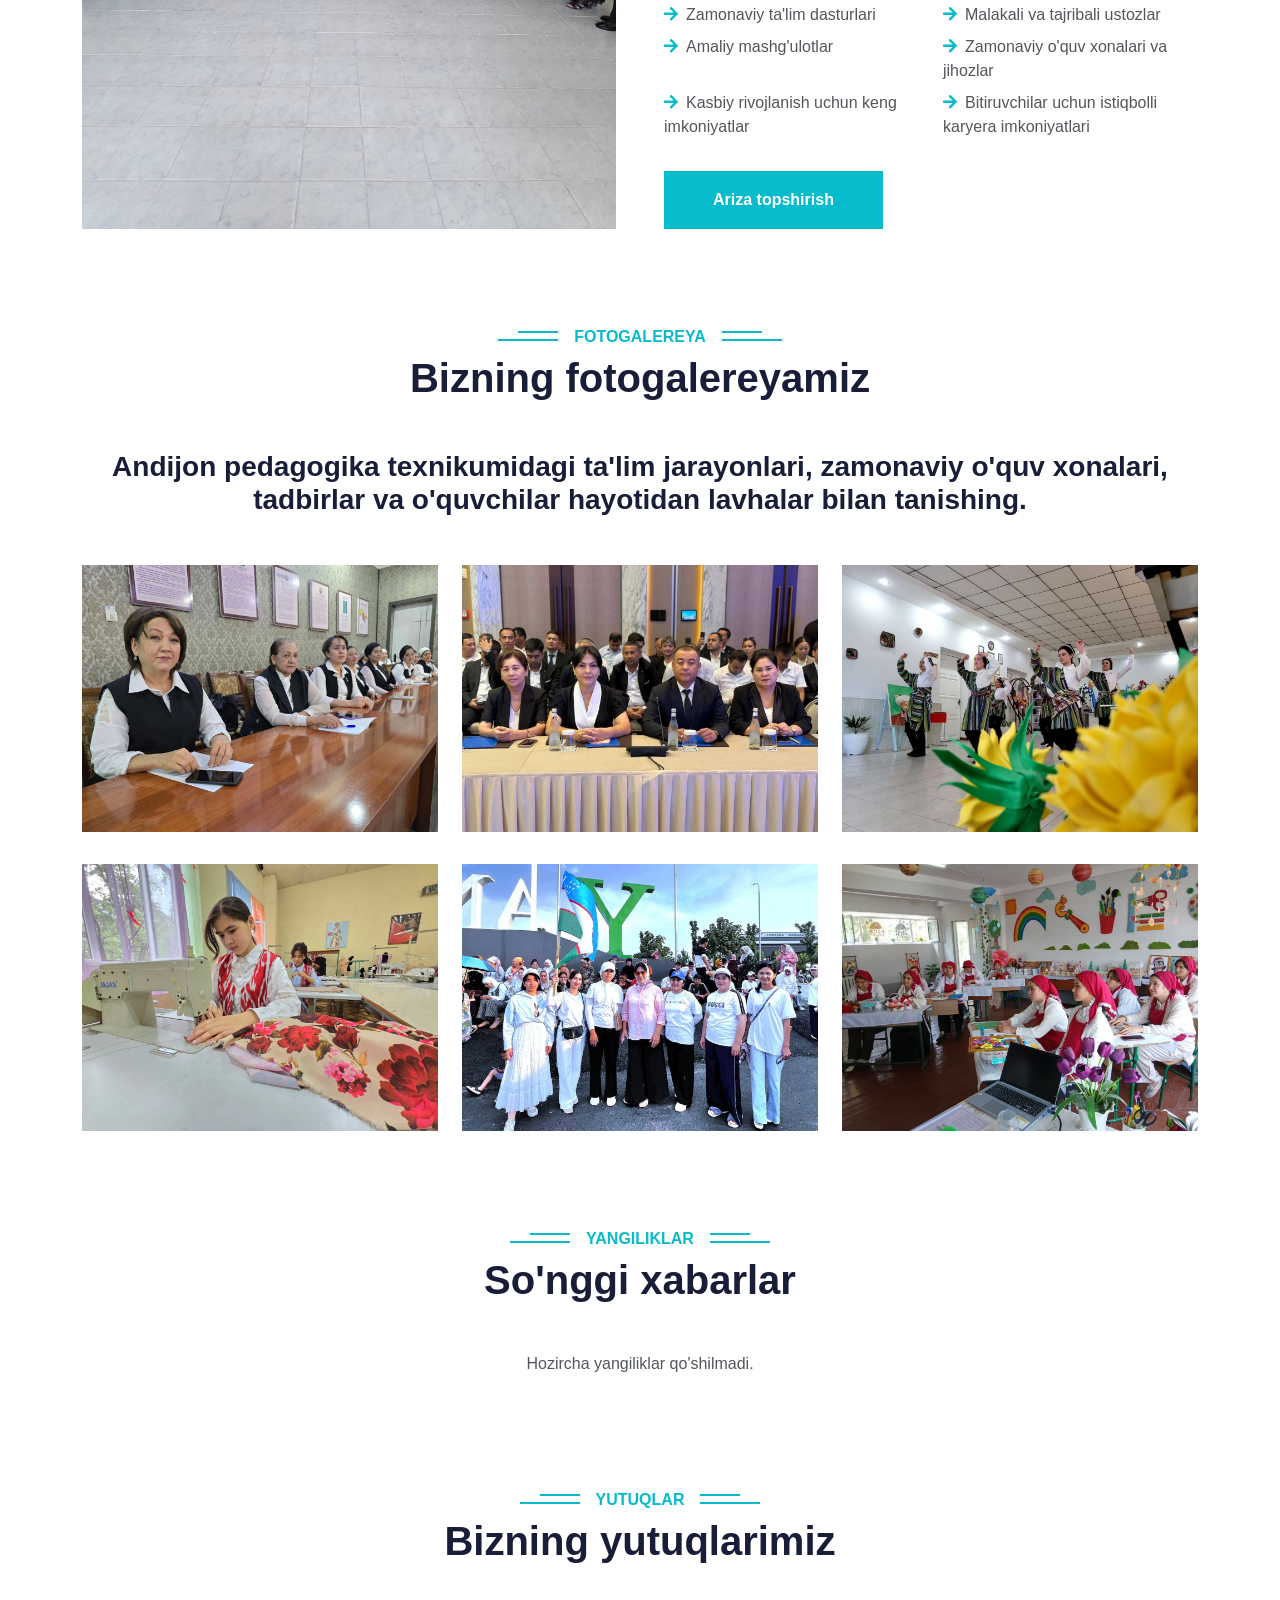
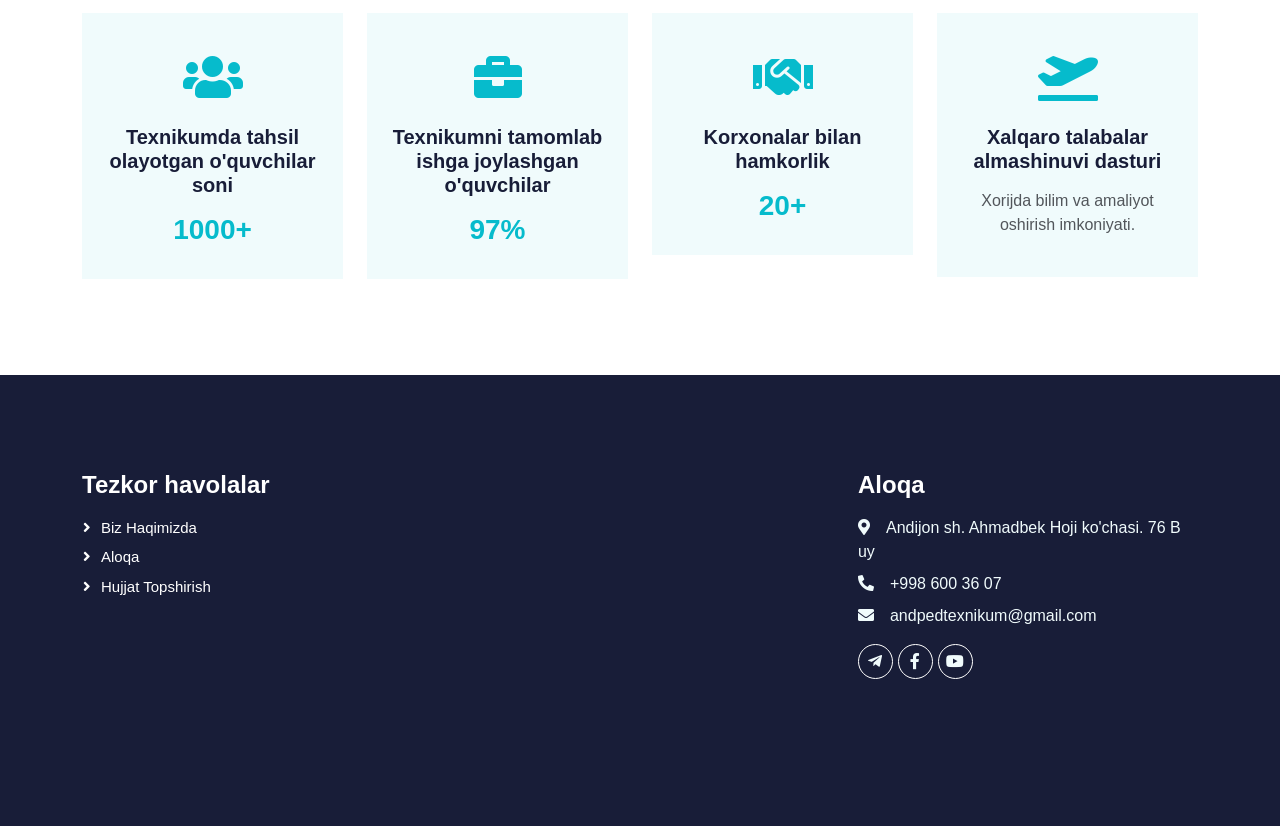
==== commit a93fb26c: "apt" ====
--- a/index.html
+++ b/index.html
@@ -1,5 +1,5 @@
 <!DOCTYPE html>
-<html lang="uz">
+<html lang="en">
   <head>
     <meta charset="utf-8" />
     <title>Andijon pedagogika texnikumi</title>
@@ -8,7 +8,7 @@
     <meta content="" name="description" />
 
     <!-- Favicon -->
-    <link href="./img/favicon.ico" rel="icon" />
+    <link href="img/favicon.ico" rel="icon" />
 
     <!-- Google Web Fonts -->
     <link rel="preconnect" href="https://fonts.googleapis.com" />
@@ -29,14 +29,14 @@
     />
 
     <!-- Libraries Stylesheet -->
-    <link href="./lib/animate/animate.min.css" rel="stylesheet" />
-    <link href="./lib/owlcarousel/assets/owl.carousel.min.css" rel="stylesheet" />
+    <link href="lib/animate/animate.min.css" rel="stylesheet" />
+    <link href="lib/owlcarousel/assets/owl.carousel.min.css" rel="stylesheet" />
 
     <!-- Customized Bootstrap Stylesheet -->
-    <link href="./css/bootstrap.min.css" rel="stylesheet" />
+    <link href="css/bootstrap.min.css" rel="stylesheet" />
 
     <!-- Template Stylesheet -->
-    <link href="./css/style.css" rel="stylesheet" />
+    <link href="css/style.css" rel="stylesheet" />
   </head>
 
   <body>
@@ -79,7 +79,9 @@
         <div class="navbar-nav ms-auto p-4 p-lg-0">
           <a href="index.html" class="nav-item nav-link active">Bosh sahifa</a>
           <a href="#biz_haqimizda" class="nav-item nav-link">Biz haqimizda</a>
-          <a href="courses.html" class="nav-item nav-link">Bizning yo'nalishlar</a>
+          <a href="courses.html" class="nav-item nav-link"
+            >Bizning yo'nalishlar</a
+          >
           <a href="news.html" class="nav-item nav-link">Yangiliklar</a>
           <a href="#idaloqa" class="nav-item nav-link">Aloqa</a>
         </div>
@@ -91,7 +93,7 @@
     <div class="container-fluid p-0 mb-5">
       <div class="owl-carousel header-carousel position-relative">
         <div class="owl-carousel-item position-relative">
-          <img class="img-fluid" src="./img/carousel-1.jfif" alt="" />
+          <img class="img-fluid" src="img/carousel-1.jfif" alt="" />
           <div
             class="position-absolute top-0 start-0 w-100 h-100 d-flex align-items-center"
             style="background: rgba(24, 29, 56, 0.7)"
@@ -124,7 +126,7 @@
           </div>
         </div>
         <div class="owl-carousel-item position-relative">
-          <img class="img-fluid" src="./img/carousel-2.jfif" alt="" />
+          <img class="img-fluid" src="img/carousel-2.jfif" alt="" />
           <div
             class="position-absolute top-0 start-0 w-100 h-100 d-flex align-items-center"
             style="background: rgba(24, 29, 56, 0.7)"
@@ -229,7 +231,7 @@
             <div class="position-relative h-100">
               <img
                 class="img-fluid position-absolute w-100 h-100"
-                src="./img/about.jpg"
+                src="img/about.jpg"
                 alt=""
                 style="object-fit: cover"
               />
@@ -288,8 +290,8 @@
               </div>
               <div class="col-sm-6">
                 <p class="mb-0">
-                  <i class="fa fa-arrow-right text-primary me-2"></i>Bitiruvchilar
-                  uchun istiqbolli karyera imkoniyatlari
+                  <i class="fa fa-arrow-right text-primary me-2"></i
+                  >Bitiruvchilar uchun istiqbolli karyera imkoniyatlari
                 </p>
               </div>
             </div>
@@ -320,21 +322,21 @@
           <div class="col-lg-4 col-md-6 wow fadeInUp" data-wow-delay="0.1s">
             <div class="course-item bg-light">
               <div class="position-relative overflow-hidden">
-                <img class="img-fluid" src="./img/course-1.jpg" alt="" />
+                <img class="img-fluid" src="img/course-1.jpg" alt="" />
               </div>
             </div>
           </div>
           <div class="col-lg-4 col-md-6 wow fadeInUp" data-wow-delay="0.3s">
             <div class="course-item bg-light">
               <div class="position-relative overflow-hidden">
-                <img class="img-fluid" src="./img/course-2.jpg" alt="" />
+                <img class="img-fluid" src="img/course-2.jpg" alt="" />
               </div>
             </div>
           </div>
           <div class="col-lg-4 col-md-6 wow fadeInUp" data-wow-delay="0.5s">
             <div class="course-item bg-light">
               <div class="position-relative overflow-hidden">
-                <img class="img-fluid" src="./img/course-3.jpg" alt="" />
+                <img class="img-fluid" src="img/course-3.jpg" alt="" />
               </div>
             </div>
           </div>
@@ -343,21 +345,21 @@
           <div class="col-lg-4 col-md-6 wow fadeInUp" data-wow-delay="0.1s">
             <div class="course-item bg-light">
               <div class="position-relative overflow-hidden">
-                <img class="img-fluid" src="./img/course-4.jpg" alt="" />
+                <img class="img-fluid" src="img/course-4.jpg" alt="" />
               </div>
             </div>
           </div>
           <div class="col-lg-4 col-md-6 wow fadeInUp" data-wow-delay="0.3s">
             <div class="course-item bg-light">
               <div class="position-relative overflow-hidden">
-                <img class="img-fluid" src="./img/course-5.jpg" alt="" />
+                <img class="img-fluid" src="img/course-5.jpg" alt="" />
               </div>
             </div>
           </div>
           <div class="col-lg-4 col-md-6 wow fadeInUp" data-wow-delay="0.5s">
             <div class="course-item bg-light">
               <div class="position-relative overflow-hidden">
-                <img class="img-fluid" src="./img/course-6.jpg" alt="" />
+                <img class="img-fluid" src="img/course-6.jpg" alt="" />
               </div>
             </div>
           </div>
@@ -366,18 +368,41 @@
     </div>
     <!-- FOTOGALEREYA end -->
 
-    <!-- Oxirgi yangiliklar bloki -->
-    <div class="container-xxl py-5">
-      <div class="container">
+<!-- Oxirgi yangiliklar bloki -->
+<div class="container-xxl py-5">
+    <div class="container">
         <div class="text-center wow fadeInUp">
-          <h6 class="section-title bg-white text-center text-primary px-3">
-            Yangiliklar
-          </h6>
-          <h1 class="mb-5">So'nggi xabarlar</h1>
+            <h6 class="section-title bg-white text-center text-primary px-3">Yangiliklar</h6>
+            <h1 class="mb-5">So'nggi xabarlar</h1>
         </div>
         <div id="home-news-preview" class="row g-4"></div>
-      </div>
-    </div>
+    </div>
+</div>
+
+<script>
+    // Bosh sahifada oxirgi 3 ta yangilikni ko'rsatish
+    (function() {
+        var raw = localStorage.getItem("admpanel_news");
+        var list = raw ? JSON.parse(raw) : [];
+        var container = document.getElementById("home-news-preview");
+        if (!container) return;
+
+        if(list.length === 0) {
+            container.innerHTML = "<p class='text-center'>Hozircha yangiliklar qo'shilmadi.</p>";
+            return;
+        }
+
+        var html = "";
+        list.slice(-3).reverse().forEach(function(item) {
+            html += '<div class="col-lg-4 col-md-6"><div class="course-item bg-light h-100 p-4">' +
+                    '<h5>' + item.title + '</h5>' +
+                    '<p>' + item.text.substring(0, 100) + '...</p>' +
+                    '<a href="news.html" class="btn btn-sm btn-primary">Batafsil</a>' +
+                    '</div></div>';
+        });
+        container.innerHTML = html;
+    })();
+</script>
 
     <!-- YUTUQLAR START -->
     <div class="container-xxl py-5">
@@ -514,52 +539,12 @@
     <!-- JavaScript Libraries -->
     <script src="https://code.jquery.com/jquery-3.4.1.min.js"></script>
     <script src="https://cdn.jsdelivr.net/npm/bootstrap@5.0.0/dist/js/bootstrap.bundle.min.js"></script>
-    <script src="./lib/wow/wow.min.js"></script>
-    <script src="./lib/easing/easing.min.js"></script>
-    <script src="./lib/waypoints/waypoints.min.js"></script>
-    <script src="./lib/owlcarousel/owl.carousel.min.js"></script>
-    <script src="./js/site-config.js"></script>
-
-    <!-- Sayt Javascript & GitHub dan yangiliklarni yuklash -->
-    <script src="./js/main.js"></script>
-    <script>
-      (function () {
-        let container = document.getElementById("home-news-preview");
-        if (!container) return;
-
-        let url = `https://raw.githubusercontent.com/${SITE_CONFIG.GH_OWNER}/${SITE_CONFIG.GH_REPO}/${SITE_CONFIG.GH_BRANCH}/${SITE_CONFIG.NEWS_PATH}`;
-
-        fetch(url)
-          .then((res) => res.json())
-          .then((list) => {
-            if (!list || list.length === 0) {
-              container.innerHTML =
-                "<p class='text-center text-muted'>Hozircha yangiliklar qo'shilmadi.</p>";
-              return;
-            }
-
-            let html = "";
-            list.slice(-3).reverse().forEach((item) => {
-              html +=
-                '<div class="col-lg-4 col-md-6">' +
-                '<div class="course-item bg-light h-100 p-4">' +
-                '<h5 class="mb-3">' +
-                item.title +
-                "</h5>" +
-                "<p>" +
-                (item.text ? item.text.substring(0, 90) + "..." : "") +
-                "</p>" +
-                '<a href="news.html" class="btn btn-sm btn-primary">Batafsil</a>' +
-                "</div></div>";
-            });
-            container.innerHTML = html;
-          })
-          .catch((err) => {
-            console.error("Yangiliklarni yuklashda xatolik:", err);
-            container.innerHTML =
-              "<p class='text-center text-muted'>Yangiliklarni yuklab bo'lmadi.</p>";
-          });
-      })();
-    </script>
+    <script src="lib/wow/wow.min.js"></script>
+    <script src="lib/easing/easing.min.js"></script>
+    <script src="lib/waypoints/waypoints.min.js"></script>
+    <script src="lib/owlcarousel/owl.carousel.min.js"></script>
+
+    <!-- Sayt Javascript -->
+    <script src="js/main.js"></script>
   </body>
-</html>
+</html>
--- a/css/style.css
+++ b/css/style.css
@@ -0,0 +1,462 @@
+/********** Template CSS **********/
+:root {
+  --primary: #06bbcc;
+  --light: #f0fbfc;
+  --dark: #181d38;
+}
+
+.fw-medium {
+  font-weight: 600 !important;
+}
+
+.fw-semi-bold {
+  font-weight: 700 !important;
+}
+
+.back-to-top {
+  position: fixed;
+  display: none;
+  right: 45px;
+  bottom: 45px;
+  z-index: 99;
+}
+
+.admin-float-btn {
+  position: fixed;
+  left: 20px;
+  bottom: 20px;
+  width: 46px;
+  height: 46px;
+  border-radius: 50%;
+  background: #181d38;
+  color: #fff;
+  display: flex;
+  align-items: center;
+  justify-content: center;
+  font-size: 20px;
+  z-index: 99;
+  box-shadow: 0 4px 12px rgba(0, 0, 0, 0.2);
+  transition: transform 0.2s;
+}
+
+.admin-float-btn:hover {
+  transform: scale(1.1);
+  color: #06bbcc;
+}
+
+/*** Spinner ***/
+#spinner {
+  opacity: 0;
+  visibility: hidden;
+  transition: opacity 0.5s ease-out, visibility 0s linear 0.5s;
+  z-index: 99999;
+}
+
+#spinner.show {
+  transition: opacity 0.5s ease-out, visibility 0s linear 0s;
+  visibility: visible;
+  opacity: 1;
+}
+
+.ramka {
+  width: 500px;
+  height: 300px;
+  object-fit: cover;
+}
+
+/*** Button ***/
+.btn {
+  font-family: "Nunito", sans-serif;
+  font-weight: 600;
+  transition: 0.5s;
+}
+
+.btn.btn-primary,
+.btn.btn-secondary {
+  color: #ffffff;
+}
+
+.btn-square {
+  width: 38px;
+  height: 38px;
+}
+
+.btn-sm-square {
+  width: 32px;
+  height: 32px;
+}
+
+.btn-lg-square {
+  width: 48px;
+  height: 48px;
+}
+
+.btn-square,
+.btn-sm-square,
+.btn-lg-square {
+  padding: 0;
+  display: flex;
+  align-items: center;
+  justify-content: center;
+  font-weight: normal;
+  border-radius: 0px;
+}
+
+/*** Navbar ***/
+.navbar .dropdown-toggle::after {
+  border: none;
+  content: "\f107";
+  font-family: "Font Awesome 5 Free";
+  font-weight: 900;
+  vertical-align: middle;
+  margin-left: 8px;
+}
+
+.navbar-light .navbar-nav .nav-link {
+  margin-right: 30px;
+  padding: 25px 0;
+  color: #ffffff;
+  font-size: 15px;
+  text-transform: uppercase;
+  outline: none;
+}
+
+.navbar-light .navbar-nav .nav-link:hover,
+.navbar-light .navbar-nav .nav-link.active {
+  color: var(--primary);
+}
+
+@media (max-width: 991.98px) {
+  .navbar-light .navbar-nav .nav-link {
+    margin-right: 0;
+    padding: 10px 0;
+  }
+
+  .navbar-light .navbar-nav {
+    border-top: 1px solid #eeeeee;
+  }
+}
+
+.navbar-light .navbar-brand,
+.navbar-light a.btn {
+  height: 75px;
+}
+
+.navbar-light .navbar-nav .nav-link {
+  color: var(--dark);
+  font-weight: 500;
+}
+
+.navbar-light.sticky-top {
+  top: -100px;
+  transition: 0.5s;
+}
+
+@media (min-width: 992px) {
+  .navbar .nav-item .dropdown-menu {
+    display: block;
+    margin-top: 0;
+    opacity: 0;
+    visibility: hidden;
+    transition: 0.5s;
+  }
+
+  .navbar .dropdown-menu.fade-down {
+    top: 100%;
+    transform: rotateX(-75deg);
+    transform-origin: 0% 0%;
+  }
+
+  .navbar .nav-item:hover .dropdown-menu {
+    top: 100%;
+    transform: rotateX(0deg);
+    visibility: visible;
+    transition: 0.5s;
+    opacity: 1;
+  }
+}
+
+/*** Header carousel ***/
+@media (max-width: 768px) {
+  .header-carousel .owl-carousel-item {
+    position: relative;
+    min-height: 500px;
+  }
+
+  .header-carousel .owl-carousel-item img {
+    position: absolute;
+    width: 100%;
+    height: 100%;
+    object-fit: cover;
+  }
+}
+
+.header-carousel .owl-nav {
+  position: absolute;
+  top: 50%;
+  right: 8%;
+  transform: translateY(-50%);
+  display: flex;
+  flex-direction: column;
+}
+
+.header-carousel .owl-nav .owl-prev,
+.header-carousel .owl-nav .owl-next {
+  margin: 7px 0;
+  width: 45px;
+  height: 45px;
+  display: flex;
+  align-items: center;
+  justify-content: center;
+  color: #ffffff;
+  background: transparent;
+  border: 1px solid #ffffff;
+  font-size: 22px;
+  transition: 0.5s;
+}
+
+.header-carousel .owl-nav .owl-prev:hover,
+.header-carousel .owl-nav .owl-next:hover {
+  background: var(--primary);
+  border-color: var(--primary);
+}
+
+.page-header {
+  background: linear-gradient(rgba(24, 29, 56, 0.7), rgba(24, 29, 56, 0.7)),
+    url(../img/carousel-1.jpg);
+  background-position: center center;
+  background-repeat: no-repeat;
+  background-size: cover;
+}
+
+.page-header-inner {
+  background: rgba(15, 23, 43, 0.7);
+}
+
+.breadcrumb-item + .breadcrumb-item::before {
+  color: var(--light);
+}
+
+/*** Section Title ***/
+.section-title {
+  position: relative;
+  display: inline-block;
+  text-transform: uppercase;
+}
+
+.section-title::before {
+  position: absolute;
+  content: "";
+  width: calc(100% + 80px);
+  height: 2px;
+  top: 4px;
+  left: -40px;
+  background: var(--primary);
+  z-index: -1;
+}
+
+.section-title::after {
+  position: absolute;
+  content: "";
+  width: calc(100% + 120px);
+  height: 2px;
+  bottom: 5px;
+  left: -60px;
+  background: var(--primary);
+  z-index: -1;
+}
+
+.section-title.text-start::before {
+  width: calc(100% + 40px);
+  left: 0;
+}
+
+.section-title.text-start::after {
+  width: calc(100% + 60px);
+  left: 0;
+}
+
+/*** Service ***/
+.service-item {
+  background: var(--light);
+  transition: 0.5s;
+}
+
+.service-item:hover {
+  margin-top: -10px;
+  background: var(--primary);
+}
+
+.service-item * {
+  transition: 0.5s;
+}
+
+.service-item:hover * {
+  color: var(--light) !important;
+}
+
+/*** Categories & Courses ***/
+.category img,
+.course-item img {
+  transition: 0.5s;
+}
+
+.category a:hover img,
+.course-item:hover img {
+  transform: scale(1.1);
+}
+
+/*** Team ***/
+.team-item img {
+  transition: 0.5s;
+}
+
+.team-item:hover img {
+  transform: scale(1.1);
+}
+
+/*** Testimonial ***/
+.testimonial-carousel::before {
+  position: absolute;
+  content: "";
+  top: 0;
+  left: 0;
+  height: 100%;
+  width: 0;
+  background: linear-gradient(
+    to right,
+    rgba(255, 255, 255, 1) 0%,
+    rgba(255, 255, 255, 0) 100%
+  );
+  z-index: 1;
+}
+
+.testimonial-carousel::after {
+  position: absolute;
+  content: "";
+  top: 0;
+  right: 0;
+  height: 100%;
+  width: 0;
+  background: linear-gradient(
+    to left,
+    rgba(255, 255, 255, 1) 0%,
+    rgba(255, 255, 255, 0) 100%
+  );
+  z-index: 1;
+}
+
+@media (min-width: 768px) {
+  .testimonial-carousel::before,
+  .testimonial-carousel::after {
+    width: 200px;
+  }
+}
+
+@media (min-width: 992px) {
+  .testimonial-carousel::before,
+  .testimonial-carousel::after {
+    width: 300px;
+  }
+}
+
+.testimonial-carousel .owl-item .testimonial-text,
+.testimonial-carousel .owl-item.center .testimonial-text * {
+  transition: 0.5s;
+}
+
+.testimonial-carousel .owl-item.center .testimonial-text {
+  background: var(--primary) !important;
+}
+
+.testimonial-carousel .owl-item.center .testimonial-text * {
+  color: #ffffff !important;
+}
+
+.testimonial-carousel .owl-dots {
+  margin-top: 24px;
+  display: flex;
+  align-items: flex-end;
+  justify-content: center;
+}
+
+.testimonial-carousel .owl-dot {
+  position: relative;
+  display: inline-block;
+  margin: 0 5px;
+  width: 15px;
+  height: 15px;
+  border: 1px solid #cccccc;
+  transition: 0.5s;
+}
+
+.testimonial-carousel .owl-dot.active {
+  background: var(--primary);
+  border-color: var(--primary);
+}
+
+/*** Footer ***/
+.footer .btn.btn-social {
+  margin-right: 5px;
+  width: 35px;
+  height: 35px;
+  display: flex;
+  align-items: center;
+  justify-content: center;
+  color: var(--light);
+  font-weight: normal;
+  border: 1px solid #ffffff;
+  border-radius: 35px;
+  transition: 0.3s;
+}
+
+.footer .btn.btn-social:hover {
+  color: var(--primary);
+}
+
+.footer .btn.btn-link {
+  display: block;
+  margin-bottom: 5px;
+  padding: 0;
+  text-align: left;
+  color: #ffffff;
+  font-size: 15px;
+  font-weight: normal;
+  text-transform: capitalize;
+  transition: 0.3s;
+}
+
+.footer .btn.btn-link::before {
+  position: relative;
+  content: "\f105";
+  font-family: "Font Awesome 5 Free";
+  font-weight: 900;
+  margin-right: 10px;
+}
+
+.footer .btn.btn-link:hover {
+  letter-spacing: 1px;
+  box-shadow: none;
+}
+
+.footer .copyright {
+  padding: 25px 0;
+  font-size: 15px;
+  border-top: 1px solid rgba(256, 256, 256, 0.1);
+}
+
+.footer .copyright a {
+  color: var(--light);
+}
+
+.footer .footer-menu a {
+  margin-right: 15px;
+  padding-right: 15px;
+  border-right: 1px solid rgba(255, 255, 255, 0.1);
+}
+
+.footer .footer-menu a:last-child {
+  margin-right: 0;
+  padding-right: 0;
+  border-right: none;
+}
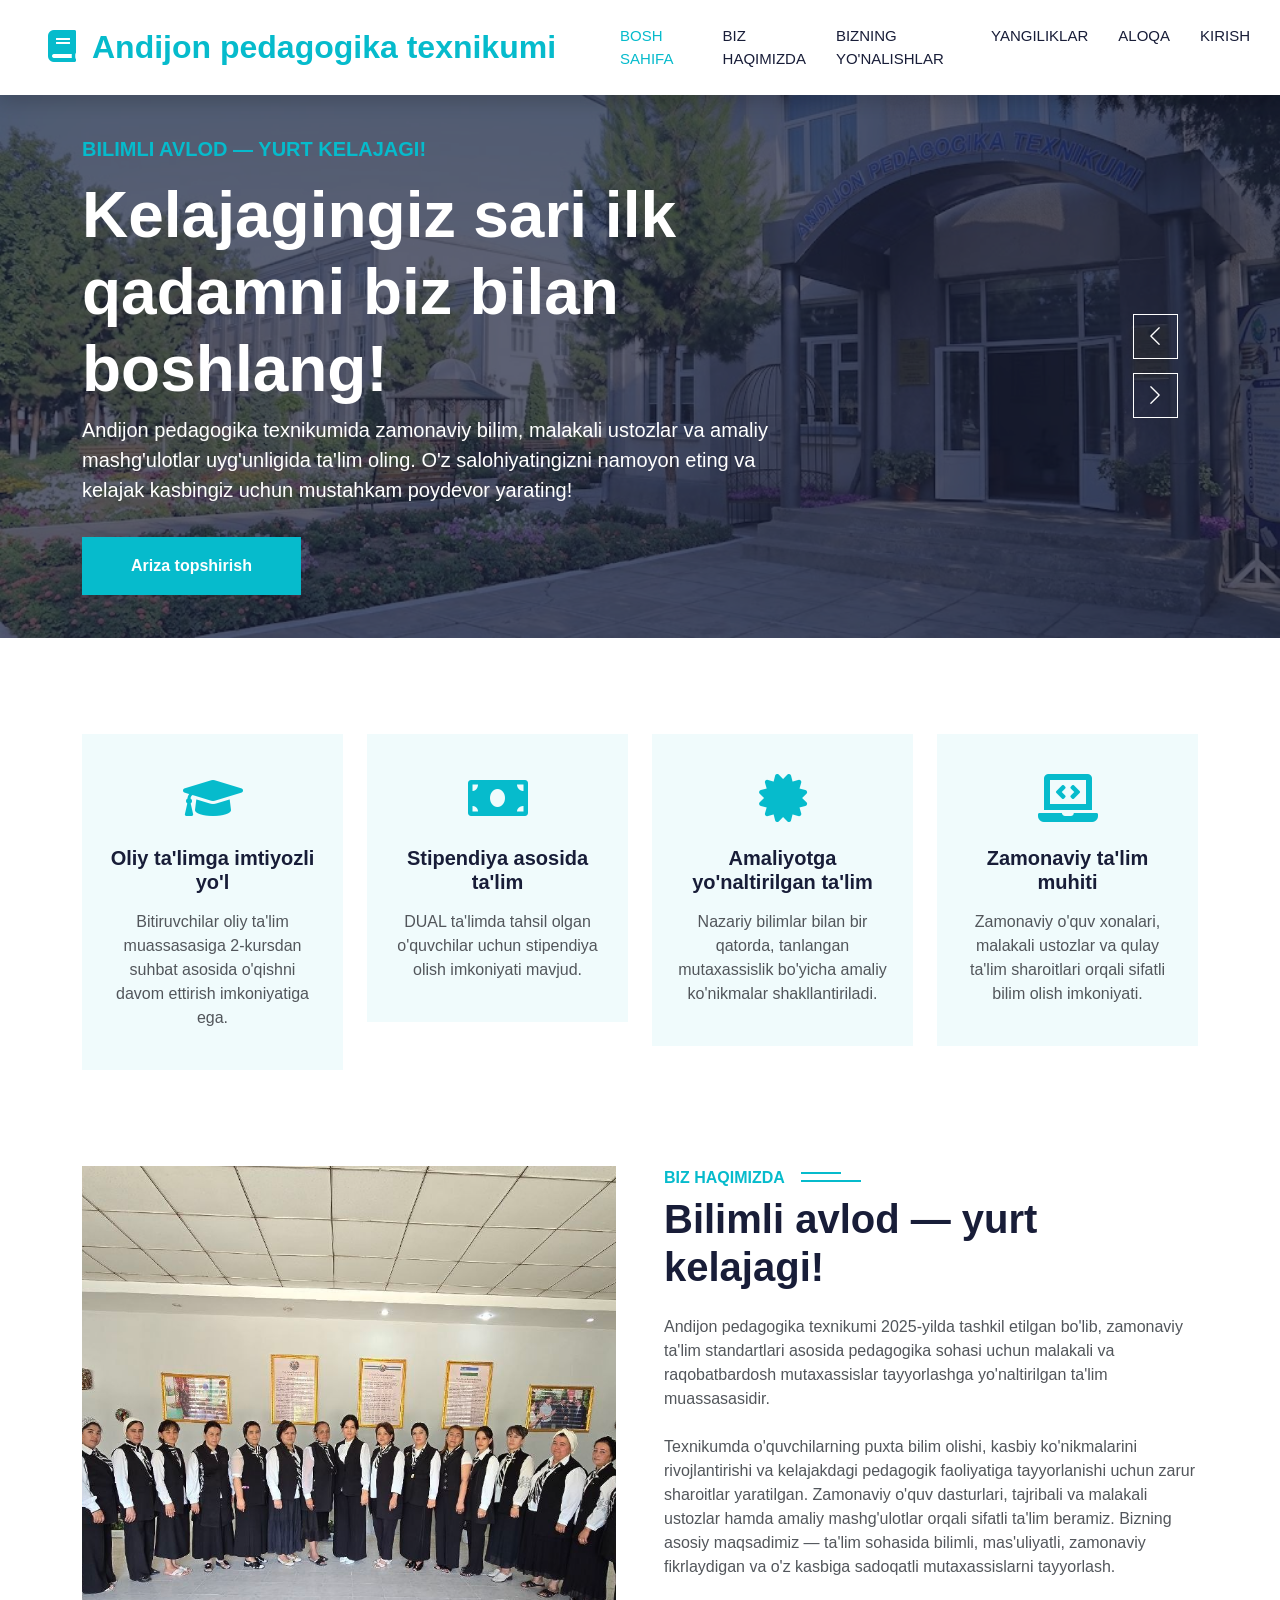
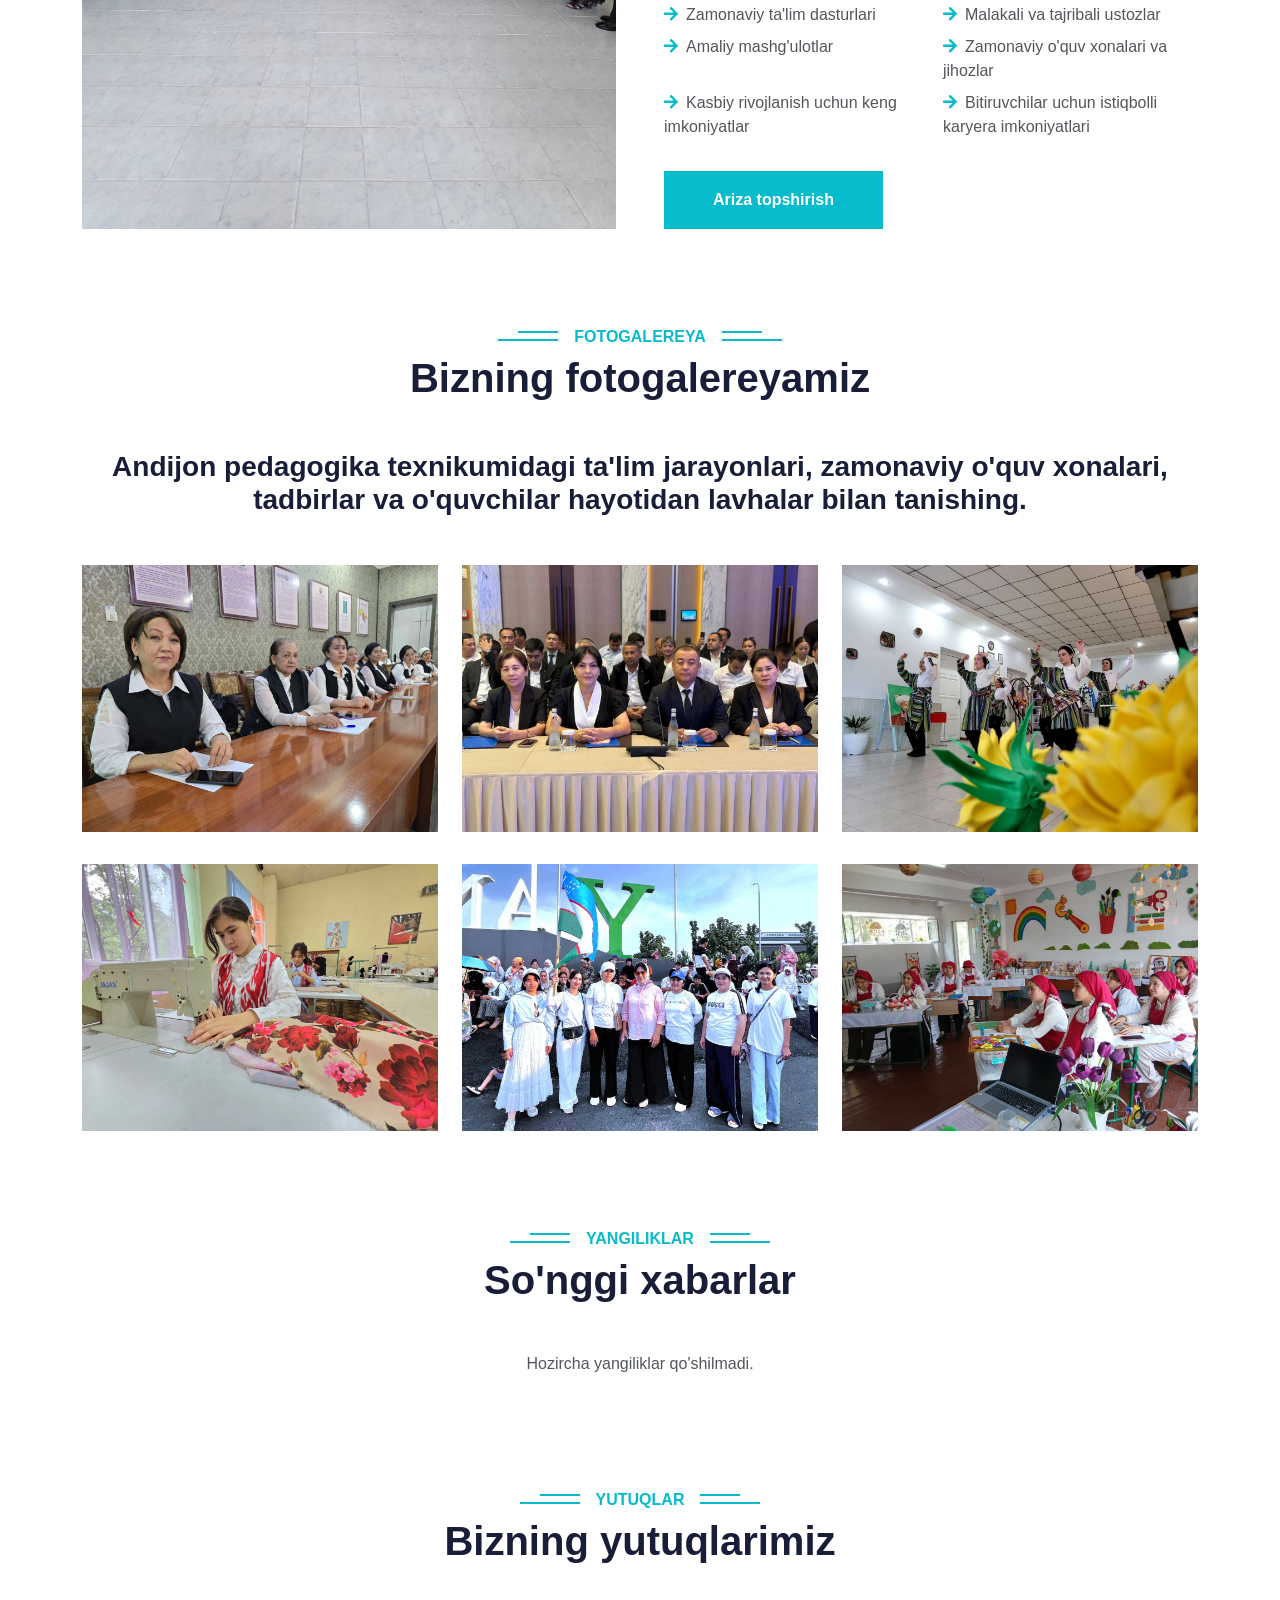
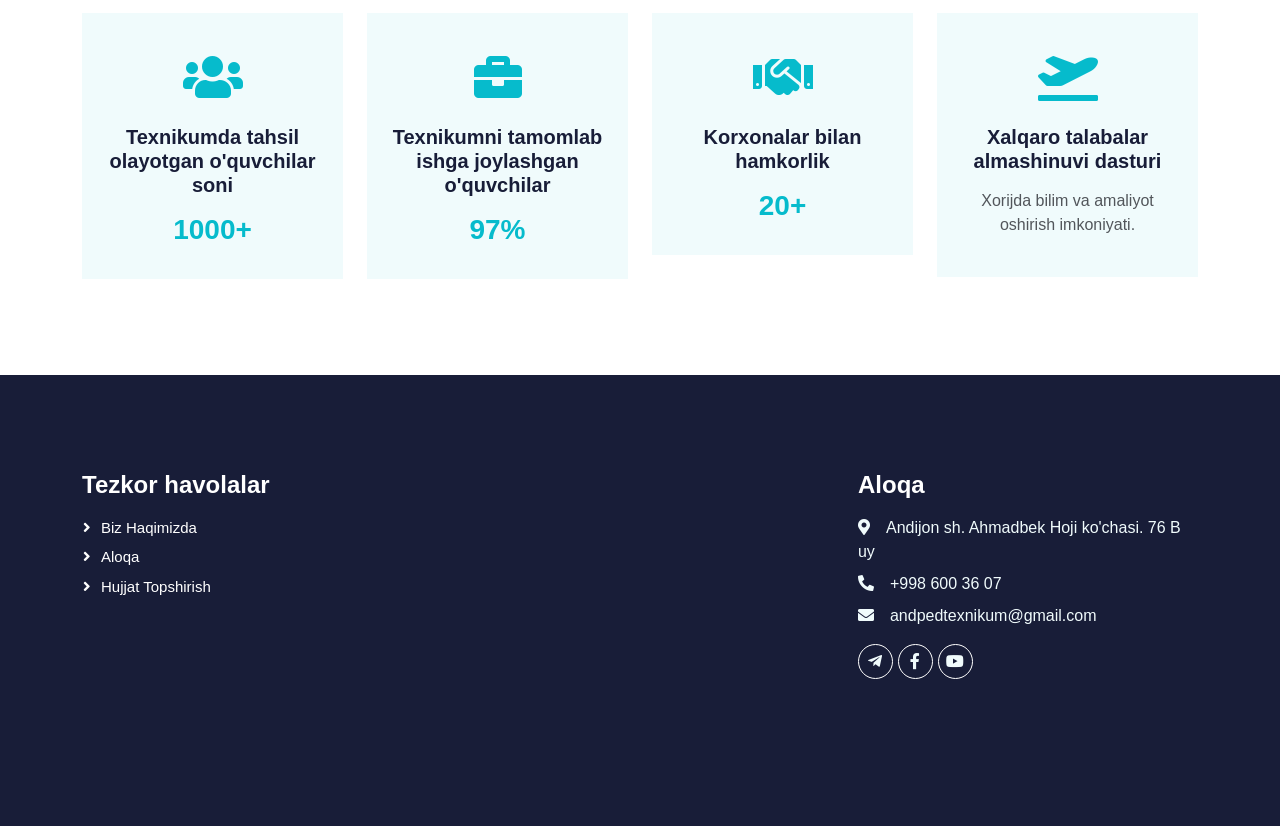
==== commit 73ad4627: "index.html" ====
--- a/index.html
+++ b/index.html
@@ -84,6 +84,7 @@
           >
           <a href="news.html" class="nav-item nav-link">Yangiliklar</a>
           <a href="#idaloqa" class="nav-item nav-link">Aloqa</a>
+          <a href="admin.html" class="nav-item nav-link">Kirish</a>
         </div>
       </div>
     </nav>
@@ -547,4 +548,4 @@
     <!-- Sayt Javascript -->
     <script src="js/main.js"></script>
   </body>
-</html>+</html>
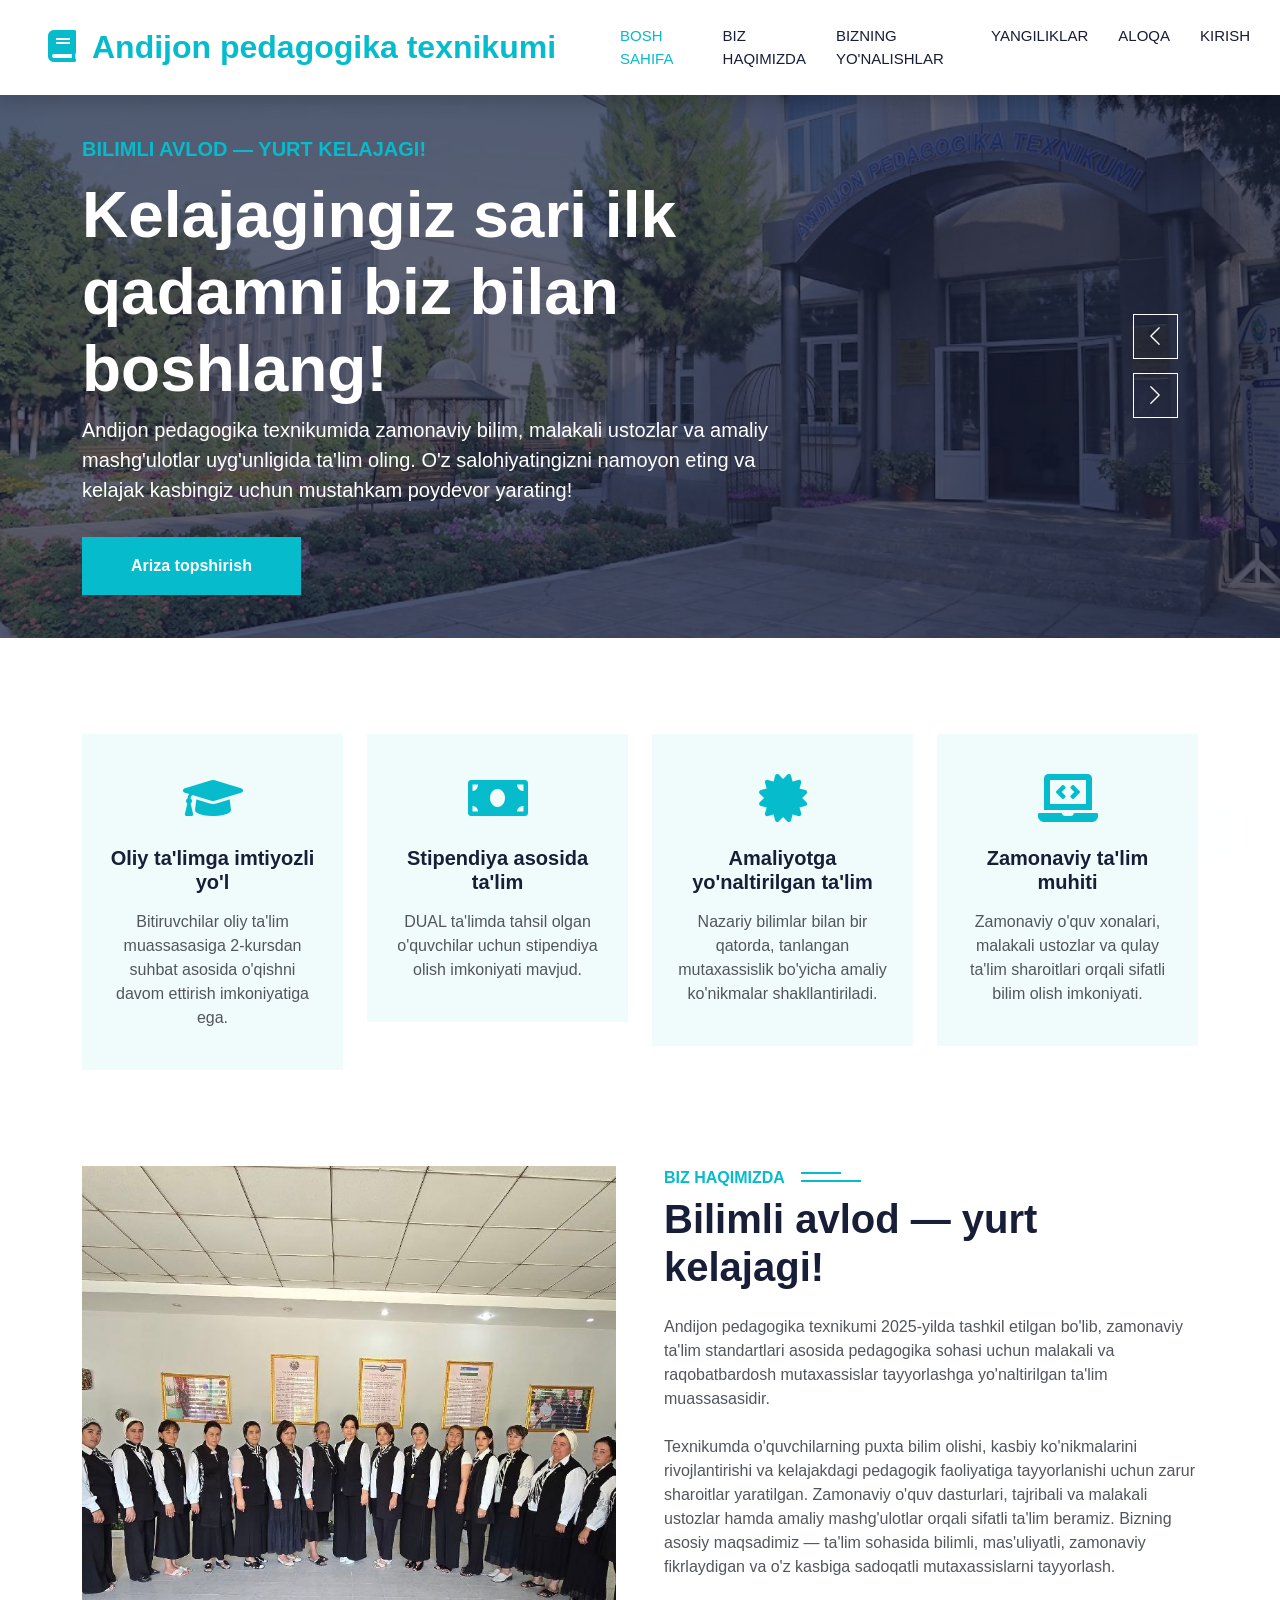
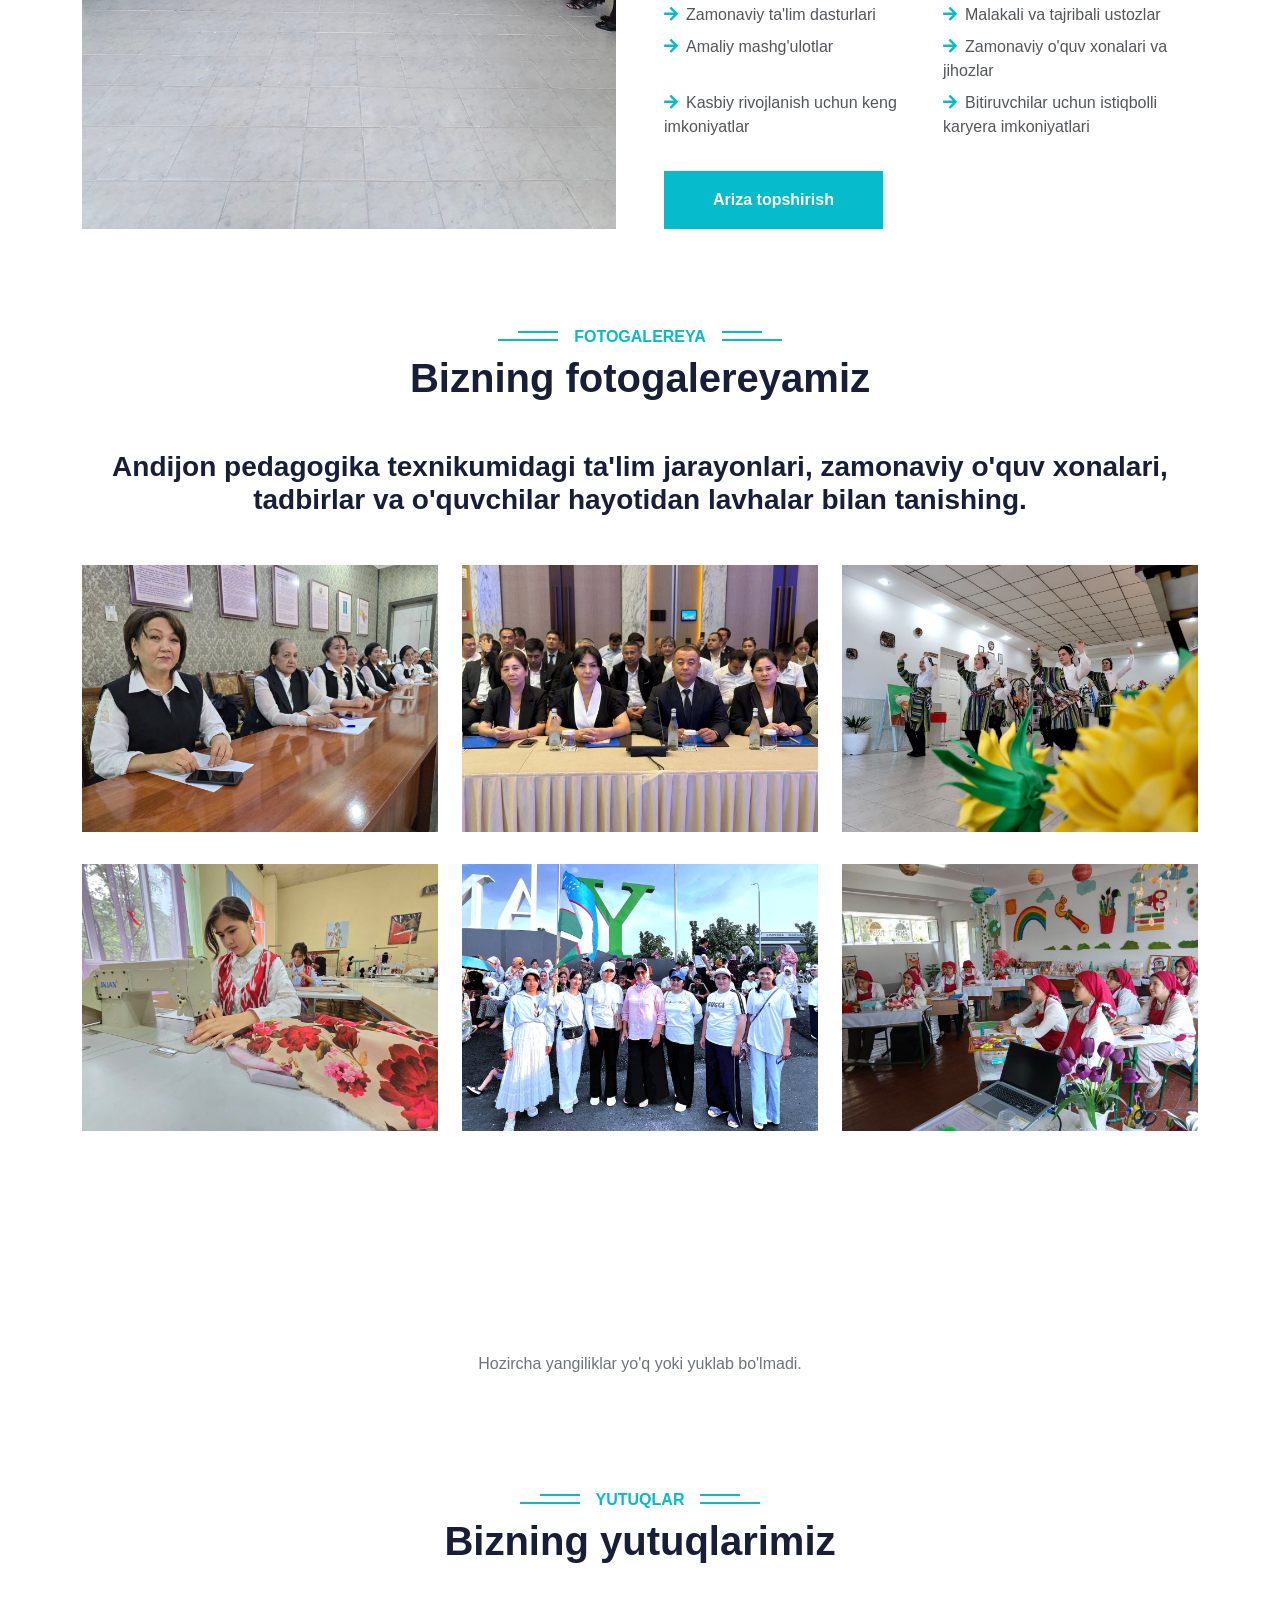
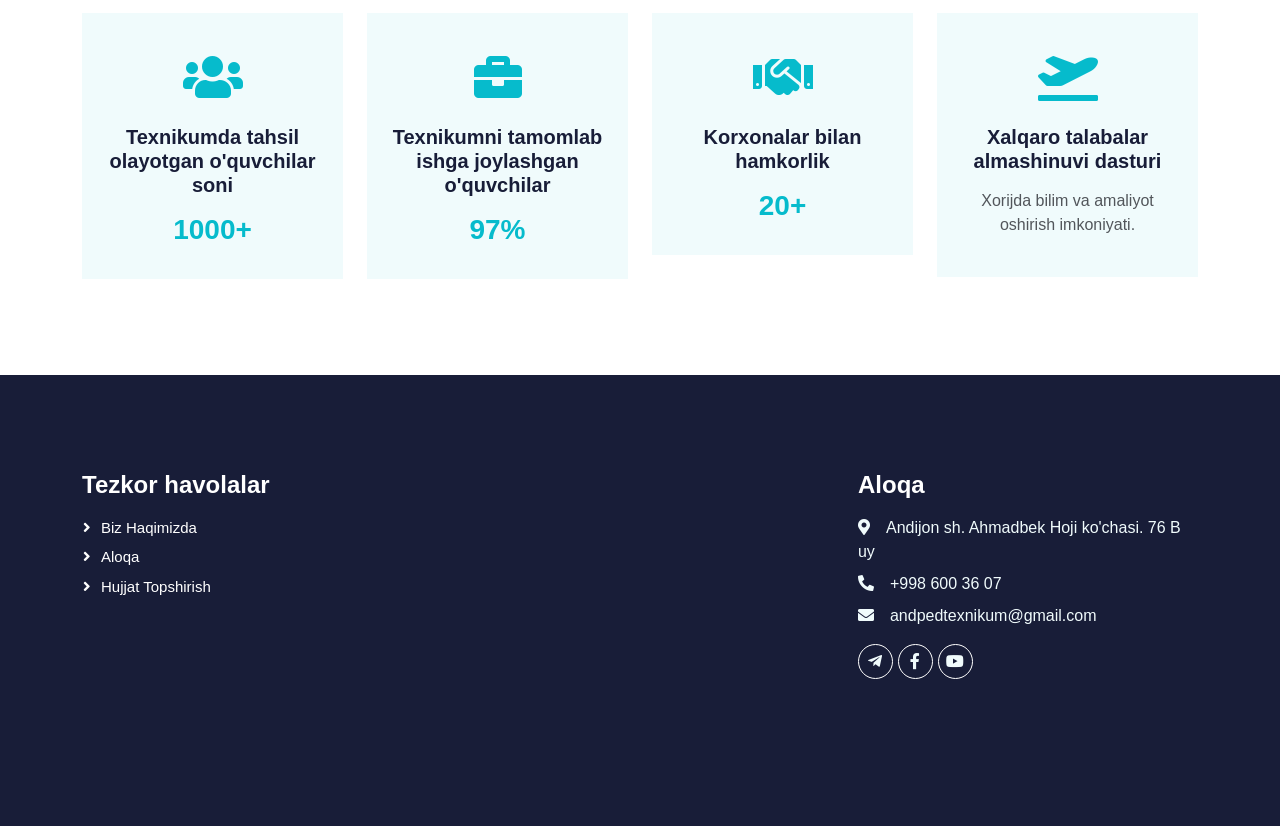
==== commit 7ee80a16: "index.html" ====
--- a/index.html
+++ b/index.html
@@ -1,5 +1,5 @@
 <!DOCTYPE html>
-<html lang="en">
+<html lang="uz">
   <head>
     <meta charset="utf-8" />
     <title>Andijon pedagogika texnikumi</title>
@@ -8,7 +8,7 @@
     <meta content="" name="description" />
 
     <!-- Favicon -->
-    <link href="img/favicon.ico" rel="icon" />
+    <link href="./img/favicon.ico" rel="icon" />
 
     <!-- Google Web Fonts -->
     <link rel="preconnect" href="https://fonts.googleapis.com" />
@@ -29,14 +29,14 @@
     />
 
     <!-- Libraries Stylesheet -->
-    <link href="lib/animate/animate.min.css" rel="stylesheet" />
-    <link href="lib/owlcarousel/assets/owl.carousel.min.css" rel="stylesheet" />
+    <link href="./lib/animate/animate.min.css" rel="stylesheet" />
+    <link href="./lib/owlcarousel/assets/owl.carousel.min.css" rel="stylesheet" />
 
     <!-- Customized Bootstrap Stylesheet -->
-    <link href="css/bootstrap.min.css" rel="stylesheet" />
+    <link href="./css/bootstrap.min.css" rel="stylesheet" />
 
     <!-- Template Stylesheet -->
-    <link href="css/style.css" rel="stylesheet" />
+    <link href="./css/style.css" rel="stylesheet" />
   </head>
 
   <body>
@@ -79,9 +79,7 @@
         <div class="navbar-nav ms-auto p-4 p-lg-0">
           <a href="index.html" class="nav-item nav-link active">Bosh sahifa</a>
           <a href="#biz_haqimizda" class="nav-item nav-link">Biz haqimizda</a>
-          <a href="courses.html" class="nav-item nav-link"
-            >Bizning yo'nalishlar</a
-          >
+          <a href="courses.html" class="nav-item nav-link">Bizning yo'nalishlar</a>
           <a href="news.html" class="nav-item nav-link">Yangiliklar</a>
           <a href="#idaloqa" class="nav-item nav-link">Aloqa</a>
           <a href="admin.html" class="nav-item nav-link">Kirish</a>
@@ -94,7 +92,7 @@
     <div class="container-fluid p-0 mb-5">
       <div class="owl-carousel header-carousel position-relative">
         <div class="owl-carousel-item position-relative">
-          <img class="img-fluid" src="img/carousel-1.jfif" alt="" />
+          <img class="img-fluid" src="./img/carousel-1.jfif" alt="" />
           <div
             class="position-absolute top-0 start-0 w-100 h-100 d-flex align-items-center"
             style="background: rgba(24, 29, 56, 0.7)"
@@ -127,7 +125,7 @@
           </div>
         </div>
         <div class="owl-carousel-item position-relative">
-          <img class="img-fluid" src="img/carousel-2.jfif" alt="" />
+          <img class="img-fluid" src="./img/carousel-2.jfif" alt="" />
           <div
             class="position-absolute top-0 start-0 w-100 h-100 d-flex align-items-center"
             style="background: rgba(24, 29, 56, 0.7)"
@@ -232,7 +230,7 @@
             <div class="position-relative h-100">
               <img
                 class="img-fluid position-absolute w-100 h-100"
-                src="img/about.jpg"
+                src="./img/about.jpg"
                 alt=""
                 style="object-fit: cover"
               />
@@ -291,8 +289,8 @@
               </div>
               <div class="col-sm-6">
                 <p class="mb-0">
-                  <i class="fa fa-arrow-right text-primary me-2"></i
-                  >Bitiruvchilar uchun istiqbolli karyera imkoniyatlari
+                  <i class="fa fa-arrow-right text-primary me-2"></i>Bitiruvchilar
+                  uchun istiqbolli karyera imkoniyatlari
                 </p>
               </div>
             </div>
@@ -323,21 +321,21 @@
           <div class="col-lg-4 col-md-6 wow fadeInUp" data-wow-delay="0.1s">
             <div class="course-item bg-light">
               <div class="position-relative overflow-hidden">
-                <img class="img-fluid" src="img/course-1.jpg" alt="" />
+                <img class="img-fluid" src="./img/course-1.jpg" alt="" />
               </div>
             </div>
           </div>
           <div class="col-lg-4 col-md-6 wow fadeInUp" data-wow-delay="0.3s">
             <div class="course-item bg-light">
               <div class="position-relative overflow-hidden">
-                <img class="img-fluid" src="img/course-2.jpg" alt="" />
+                <img class="img-fluid" src="./img/course-2.jpg" alt="" />
               </div>
             </div>
           </div>
           <div class="col-lg-4 col-md-6 wow fadeInUp" data-wow-delay="0.5s">
             <div class="course-item bg-light">
               <div class="position-relative overflow-hidden">
-                <img class="img-fluid" src="img/course-3.jpg" alt="" />
+                <img class="img-fluid" src="./img/course-3.jpg" alt="" />
               </div>
             </div>
           </div>
@@ -346,21 +344,21 @@
           <div class="col-lg-4 col-md-6 wow fadeInUp" data-wow-delay="0.1s">
             <div class="course-item bg-light">
               <div class="position-relative overflow-hidden">
-                <img class="img-fluid" src="img/course-4.jpg" alt="" />
+                <img class="img-fluid" src="./img/course-4.jpg" alt="" />
               </div>
             </div>
           </div>
           <div class="col-lg-4 col-md-6 wow fadeInUp" data-wow-delay="0.3s">
             <div class="course-item bg-light">
               <div class="position-relative overflow-hidden">
-                <img class="img-fluid" src="img/course-5.jpg" alt="" />
+                <img class="img-fluid" src="./img/course-5.jpg" alt="" />
               </div>
             </div>
           </div>
           <div class="col-lg-4 col-md-6 wow fadeInUp" data-wow-delay="0.5s">
             <div class="course-item bg-light">
               <div class="position-relative overflow-hidden">
-                <img class="img-fluid" src="img/course-6.jpg" alt="" />
+                <img class="img-fluid" src="./img/course-6.jpg" alt="" />
               </div>
             </div>
           </div>
@@ -369,41 +367,18 @@
     </div>
     <!-- FOTOGALEREYA end -->
 
-<!-- Oxirgi yangiliklar bloki -->
-<div class="container-xxl py-5">
-    <div class="container">
+    <!-- Oxirgi yangiliklar bloki -->
+    <div class="container-xxl py-5">
+      <div class="container">
         <div class="text-center wow fadeInUp">
-            <h6 class="section-title bg-white text-center text-primary px-3">Yangiliklar</h6>
-            <h1 class="mb-5">So'nggi xabarlar</h1>
-        </div>
-        <div id="home-news-preview" class="row g-4"></div>
-    </div>
-</div>
-
-<script>
-    // Bosh sahifada oxirgi 3 ta yangilikni ko'rsatish
-    (function() {
-        var raw = localStorage.getItem("admpanel_news");
-        var list = raw ? JSON.parse(raw) : [];
-        var container = document.getElementById("home-news-preview");
-        if (!container) return;
-
-        if(list.length === 0) {
-            container.innerHTML = "<p class='text-center'>Hozircha yangiliklar qo'shilmadi.</p>";
-            return;
-        }
-
-        var html = "";
-        list.slice(-3).reverse().forEach(function(item) {
-            html += '<div class="col-lg-4 col-md-6"><div class="course-item bg-light h-100 p-4">' +
-                    '<h5>' + item.title + '</h5>' +
-                    '<p>' + item.text.substring(0, 100) + '...</p>' +
-                    '<a href="news.html" class="btn btn-sm btn-primary">Batafsil</a>' +
-                    '</div></div>';
-        });
-        container.innerHTML = html;
-    })();
-</script>
+          <h6 class="section-title bg-white text-center text-primary px-3">
+            Yangiliklar
+          </h6>
+          <h1 class="mb-5">So'nggi xabarlar</h1>
+        </div>
+        <div id="home-news-preview" class="row g-4 justify-content-center"></div>
+      </div>
+    </div>
 
     <!-- YUTUQLAR START -->
     <div class="container-xxl py-5">
@@ -540,12 +515,55 @@
     <!-- JavaScript Libraries -->
     <script src="https://code.jquery.com/jquery-3.4.1.min.js"></script>
     <script src="https://cdn.jsdelivr.net/npm/bootstrap@5.0.0/dist/js/bootstrap.bundle.min.js"></script>
-    <script src="lib/wow/wow.min.js"></script>
-    <script src="lib/easing/easing.min.js"></script>
-    <script src="lib/waypoints/waypoints.min.js"></script>
-    <script src="lib/owlcarousel/owl.carousel.min.js"></script>
-
-    <!-- Sayt Javascript -->
-    <script src="js/main.js"></script>
+    <script src="./lib/wow/wow.min.js"></script>
+    <script src="./lib/easing/easing.min.js"></script>
+    <script src="./lib/waypoints/waypoints.min.js"></script>
+    <script src="./lib/owlcarousel/owl.carousel.min.js"></script>
+    
+    <!-- Sayt Config va GitHub dan yangiliklarni yuklash -->
+    <script src="./js/site-config.js"></script>
+    <script src="./js/main.js"></script>
+    <script>
+      (function () {
+        let container = document.getElementById("home-news-preview");
+        if (!container) return;
+
+        if (typeof SITE_CONFIG === "undefined") {
+          container.innerHTML = "<p class='text-center text-muted'>site-config.js topilmadi!</p>";
+          return;
+        }
+
+        let url = `https://raw.githubusercontent.com/${SITE_CONFIG.GH_OWNER}/${SITE_CONFIG.GH_REPO}/${SITE_CONFIG.GH_BRANCH}/${SITE_CONFIG.NEWS_PATH}`;
+
+        fetch(url)
+          .then((res) => res.json())
+          .then((list) => {
+            if (!list || list.length === 0) {
+              container.innerHTML =
+                "<p class='text-center text-muted'>Hozircha yangiliklar qo'shilmadi.</p>";
+              return;
+            }
+
+            let html = "";
+            list.slice(-3).reverse().forEach((item) => {
+              let imgTag = item.image ? '<img src="' + item.image + '" class="img-fluid" style="height:180px; width:100%; object-fit:cover;">' : '';
+              html += '<div class="col-lg-4 col-md-6">' +
+                      '<div class="course-item bg-light h-100">' +
+                      '<div class="overflow-hidden">' + imgTag + '</div>' +
+                      '<div class="p-4 text-center">' +
+                      '<h5>' + (item.title || '') + '</h5>' +
+                      '<p>' + (item.text ? item.text.substring(0, 90) + '...' : '') + '</p>' +
+                      '<a href="news.html" class="btn btn-sm btn-primary mt-2">Batafsil</a>' +
+                      '</div></div></div>';
+            });
+            container.innerHTML = html;
+          })
+          .catch((err) => {
+            console.error("Yangiliklarni yuklashda xatolik:", err);
+            container.innerHTML =
+              "<p class='text-center text-muted'>Hozircha yangiliklar yo'q yoki yuklab bo'lmadi.</p>";
+          });
+      })();
+    </script>
   </body>
 </html>
